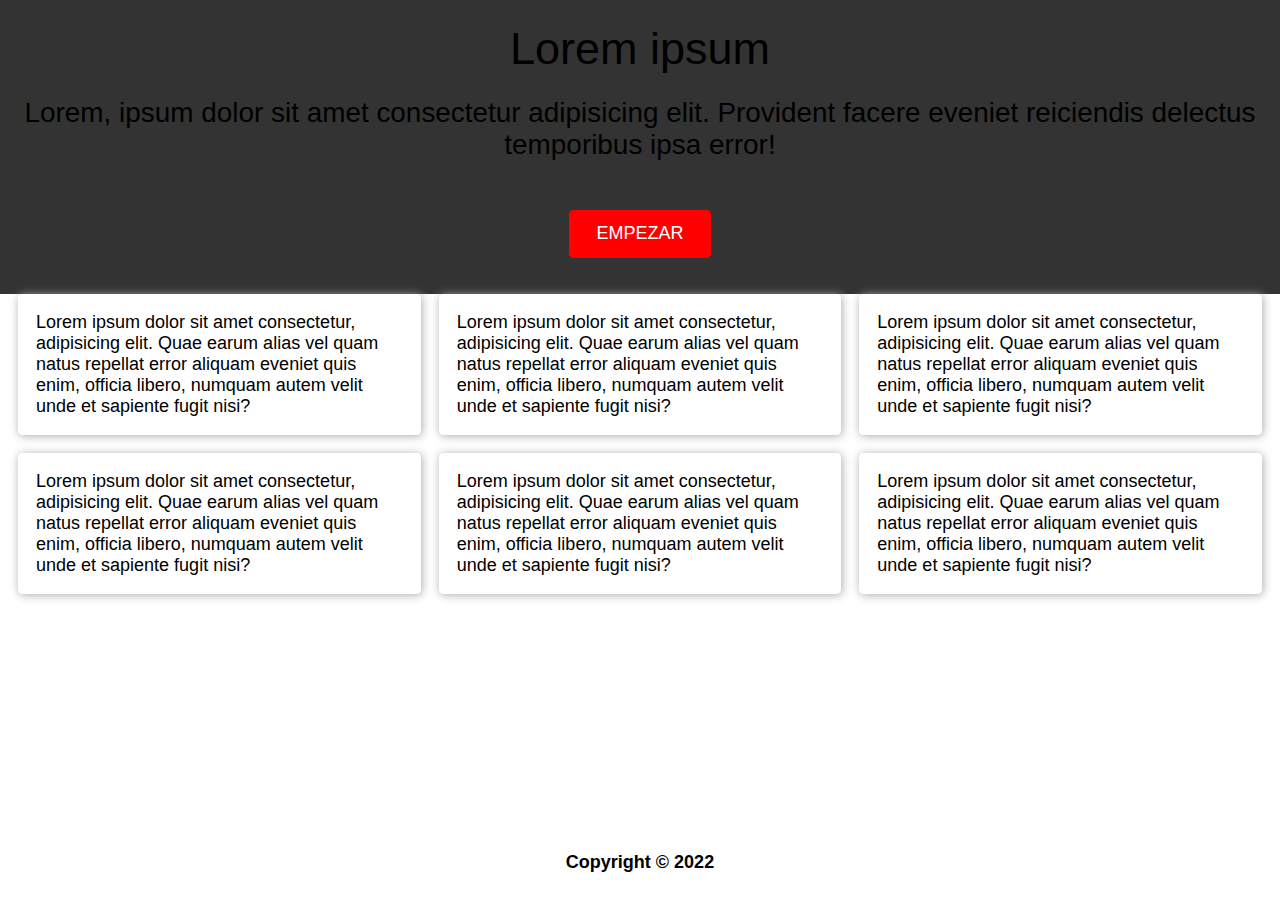
==== index.html @ c45d631b "Initial Commit" ====
<!DOCTYPE html>
<html lang="en">

<head>
    <meta charset="UTF-8">
    <meta http-equiv="X-UA-Compatible" content="IE=edge">
    <meta name="viewport" content="width=device-width, initial-scale=1.0">
    <title>Easy</title>
    <link rel="stylesheet" href="css/style.css">
</head>

<body>
    <main>
        <header>
            <div class="flex">
                <center>
                    <h1 class="title">Lorem ipsum</h1>
                    <h4 class="subtitle">Lorem, ipsum dolor sit amet consectetur adipisicing elit. Provident facere eveniet reiciendis
                        delectus
                        temporibus ipsa error!</h4>
                    <a href="" class="btn">empezar</a>
                    <br>
                </center>
            </div>
        </header>
        <div class="container">
            <div class="grid">
                <article>Lorem ipsum dolor sit amet consectetur, adipisicing elit. Quae earum alias vel quam natus
                    repellat
                    error aliquam eveniet quis enim, officia libero, numquam autem velit unde et sapiente fugit nisi?
                </article>
                <article>Lorem ipsum dolor sit amet consectetur, adipisicing elit. Quae earum alias vel quam natus
                    repellat
                    error aliquam eveniet quis enim, officia libero, numquam autem velit unde et sapiente fugit nisi?
                </article>
                <article>Lorem ipsum dolor sit amet consectetur, adipisicing elit. Quae earum alias vel quam natus
                    repellat
                    error aliquam eveniet quis enim, officia libero, numquam autem velit unde et sapiente fugit nisi?
                </article>
                <article>Lorem ipsum dolor sit amet consectetur, adipisicing elit. Quae earum alias vel quam natus
                    repellat
                    error aliquam eveniet quis enim, officia libero, numquam autem velit unde et sapiente fugit nisi?
                </article>
                <article>Lorem ipsum dolor sit amet consectetur, adipisicing elit. Quae earum alias vel quam natus
                    repellat
                    error aliquam eveniet quis enim, officia libero, numquam autem velit unde et sapiente fugit nisi?
                </article>
                <article>Lorem ipsum dolor sit amet consectetur, adipisicing elit. Quae earum alias vel quam natus
                    repellat
                    error aliquam eveniet quis enim, officia libero, numquam autem velit unde et sapiente fugit nisi?
                </article>
            </div>
        </div>
    </main>
    <footer>Copyright &copy; 2022</footer>
</body>

</html>
---- css/style.css ----
@charset "UTF-8";

:root{
    --bg-primary:#eee;
    --bg-secondary:#eee;
    --color-primary:#eee;
    --colo-secondary:#eee;
}

*,
*::before,
*::after {
    box-sizing: border-box;
    background-repeat: no-repeat;
    padding: 0;
    margin: 0;
}

html {
    font-family: -apple-system, BlinkMacSystemFont, 'Segoe UI', Roboto, Oxygen, Ubuntu, Cantarell, 'Open Sans', 'Helvetica Neue', sans-serif;
    font-size: 1.125em;
}

body {
    height: 100vh;
    display: flex;
    flex-direction: column;
}

main {
    flex-grow: 1;
}

footer {
    padding: 1.5em 1em;
    text-align: center;
    font-weight: 600;
}

header {
    max-height: 25em;
    background: #333;
    display: flex;
    align-items: center;
    justify-content: center;
}

h1.title {
    font-size: 2.5em;
    font-weight: 400;
    margin: .5em 0;
}

h4.subtitle {
    font-weight: 300;
    font-size: 1.55em;
    margin-bottom: 1.75em;
}

a.btn,button.btn{
    display: inline-block;
    padding: .75em 1.5em;
    background-color: red;
    color: #fff;
    text-decoration: none;
    text-transform: uppercase;
    border-radius: .25em;
    font-size: 1em;
    margin-bottom: 2em;
}
a.btn.large,button.btn.large{
    width: 100%;
}

.container{
    padding: 0 1em;
}
.grid{
    display: grid;
    grid-template-rows: auto auto;
    grid-template-columns: auto auto auto;
    grid-row-gap: 1em;
    grid-column-gap: 1em;
}

article{
    /*border: 1px solid #d1d1d1;*/
    border-radius: 0.25em;
    box-shadow: 1px 1px 10px 0px #aaa;
    padding: 1em;
}


/**
| > 576px & < 767px teléfonos móviles en modo horizontal.
| > 768px & < 991px tabletas.
| > 992px & < 1199px pantallas de escritorio normales.
| > 1200px pantallas grandes como televisores.
*/
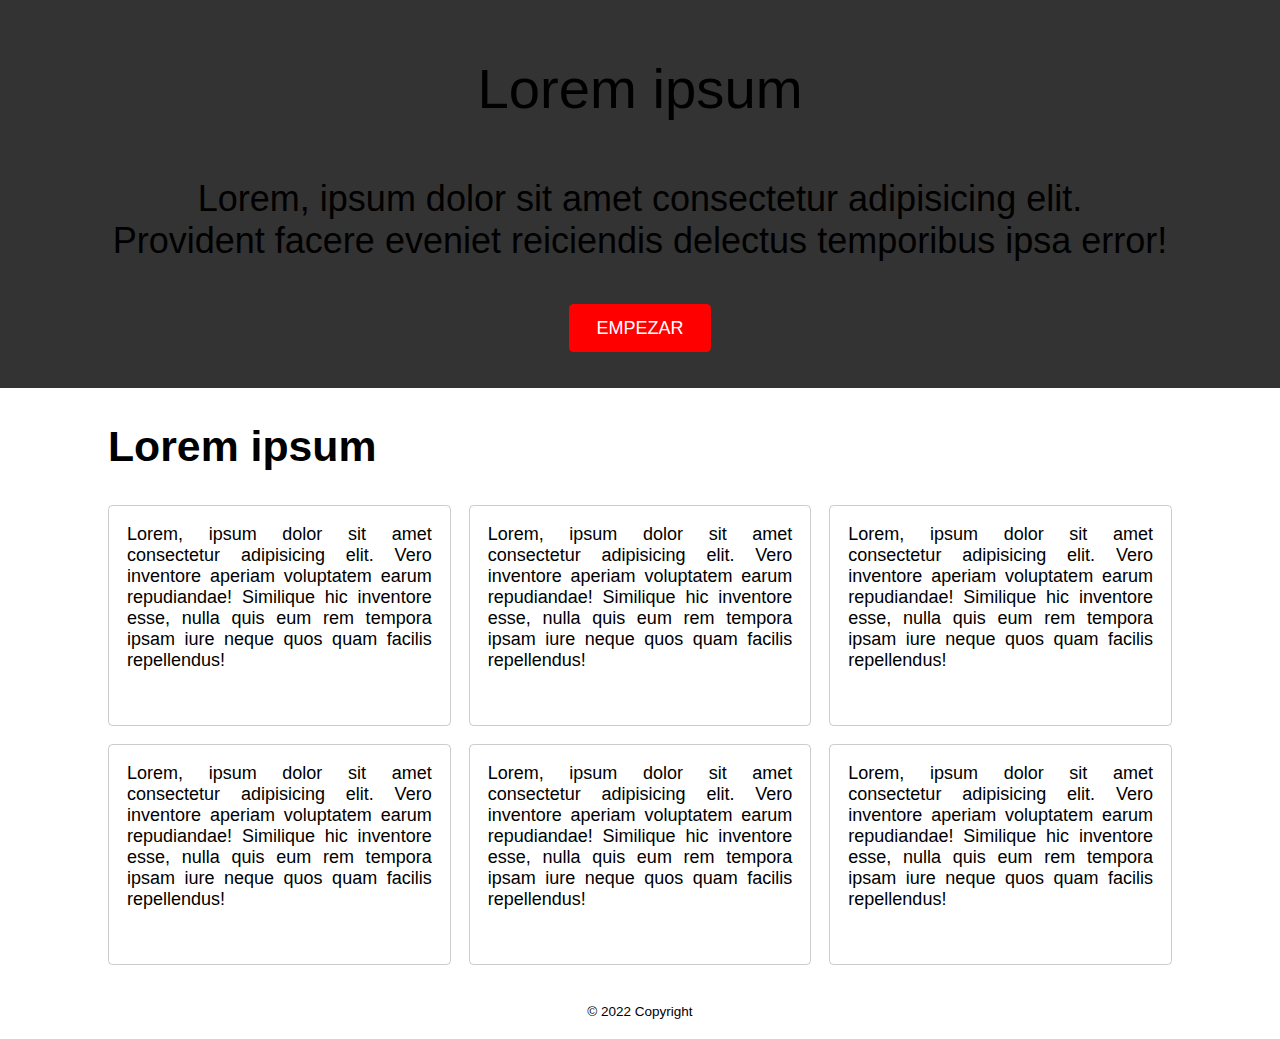
==== commit cc54aec5: "Initial Commit" ====
--- a/index.html
+++ b/index.html
@@ -12,47 +12,47 @@
 <body>
     <main>
         <header>
-            <div class="flex">
-                <center>
-                    <h1 class="title">Lorem ipsum</h1>
-                    <h4 class="subtitle">Lorem, ipsum dolor sit amet consectetur adipisicing elit. Provident facere eveniet reiciendis
-                        delectus
-                        temporibus ipsa error!</h4>
-                    <a href="" class="btn">empezar</a>
-                    <br>
-                </center>
-            </div>
+            <center class="container">
+                <h1>Lorem ipsum</h1>
+                <h4>Lorem, ipsum dolor sit amet consectetur adipisicing elit. <br> Provident facere eveniet reiciendis
+                    delectus
+                    temporibus ipsa error!</h4>
+                <br>
+                <a href="class.html" class="btn">empezar</a>
+            </center>
         </header>
+
         <div class="container">
+            <h3>Lorem ipsum</h3>
             <div class="grid">
-                <article>Lorem ipsum dolor sit amet consectetur, adipisicing elit. Quae earum alias vel quam natus
-                    repellat
-                    error aliquam eveniet quis enim, officia libero, numquam autem velit unde et sapiente fugit nisi?
+                <article>
+                    <p>Lorem, ipsum dolor sit amet consectetur adipisicing elit. Vero inventore aperiam voluptatem earum repudiandae! Similique hic inventore esse, nulla quis eum rem tempora ipsam iure neque quos quam facilis repellendus!</p>
                 </article>
-                <article>Lorem ipsum dolor sit amet consectetur, adipisicing elit. Quae earum alias vel quam natus
-                    repellat
-                    error aliquam eveniet quis enim, officia libero, numquam autem velit unde et sapiente fugit nisi?
+    
+                <article>
+                    <p>Lorem, ipsum dolor sit amet consectetur adipisicing elit. Vero inventore aperiam voluptatem earum repudiandae! Similique hic inventore esse, nulla quis eum rem tempora ipsam iure neque quos quam facilis repellendus!</p>
                 </article>
-                <article>Lorem ipsum dolor sit amet consectetur, adipisicing elit. Quae earum alias vel quam natus
-                    repellat
-                    error aliquam eveniet quis enim, officia libero, numquam autem velit unde et sapiente fugit nisi?
+    
+                <article>
+                    <p>Lorem, ipsum dolor sit amet consectetur adipisicing elit. Vero inventore aperiam voluptatem earum repudiandae! Similique hic inventore esse, nulla quis eum rem tempora ipsam iure neque quos quam facilis repellendus!</p>
                 </article>
-                <article>Lorem ipsum dolor sit amet consectetur, adipisicing elit. Quae earum alias vel quam natus
-                    repellat
-                    error aliquam eveniet quis enim, officia libero, numquam autem velit unde et sapiente fugit nisi?
+    
+                <article>
+                    <p>Lorem, ipsum dolor sit amet consectetur adipisicing elit. Vero inventore aperiam voluptatem earum repudiandae! Similique hic inventore esse, nulla quis eum rem tempora ipsam iure neque quos quam facilis repellendus!</p>
                 </article>
-                <article>Lorem ipsum dolor sit amet consectetur, adipisicing elit. Quae earum alias vel quam natus
-                    repellat
-                    error aliquam eveniet quis enim, officia libero, numquam autem velit unde et sapiente fugit nisi?
+    
+                <article>
+                    <p>Lorem, ipsum dolor sit amet consectetur adipisicing elit. Vero inventore aperiam voluptatem earum repudiandae! Similique hic inventore esse, nulla quis eum rem tempora ipsam iure neque quos quam facilis repellendus!</p>
                 </article>
-                <article>Lorem ipsum dolor sit amet consectetur, adipisicing elit. Quae earum alias vel quam natus
-                    repellat
-                    error aliquam eveniet quis enim, officia libero, numquam autem velit unde et sapiente fugit nisi?
+    
+                <article>
+                    <p>Lorem, ipsum dolor sit amet consectetur adipisicing elit. Vero inventore aperiam voluptatem earum repudiandae! Similique hic inventore esse, nulla quis eum rem tempora ipsam iure neque quos quam facilis repellendus!</p>
                 </article>
             </div>
         </div>
+
     </main>
-    <footer>Copyright &copy; 2022</footer>
+    <footer>&copy; 2022 Copyright</footer>
 </body>
 
 </html>--- a/css/style.css
+++ b/css/style.css
@@ -1,10 +1,10 @@
 @charset "UTF-8";
 
-:root{
-    --bg-primary:#eee;
-    --bg-secondary:#eee;
-    --color-primary:#eee;
-    --colo-secondary:#eee;
+:root {
+    --bg-primary: #eee;
+    --bg-secondary: #eee;
+    --color-primary: #eee;
+    --colo-secondary: #eee;
 }
 
 *,
@@ -34,30 +34,27 @@
 footer {
     padding: 1.5em 1em;
     text-align: center;
-    font-weight: 600;
+    font-size: 0.75em;
 }
 
 header {
-    max-height: 25em;
     background: #333;
     display: flex;
     align-items: center;
     justify-content: center;
 }
 
-h1.title {
-    font-size: 2.5em;
+header h1 {
     font-weight: 400;
-    margin: .5em 0;
-}
-
-h4.subtitle {
+}
+
+header h4 {
     font-weight: 300;
-    font-size: 1.55em;
-    margin-bottom: 1.75em;
-}
-
-a.btn,button.btn{
+}
+
+/***Button***/
+a.btn,
+button.btn {
     display: inline-block;
     padding: .75em 1.5em;
     background-color: red;
@@ -67,33 +64,147 @@
     border-radius: .25em;
     font-size: 1em;
     margin-bottom: 2em;
-}
-a.btn.large,button.btn.large{
+    transition: all .5s;
+}
+
+a.btn.large,
+button.btn.large {
     width: 100%;
 }
 
-.container{
+a.btn:hover,
+button.btn:hover {
+    background-color: rgb(250, 105, 105);
+}
+
+/***Container***/
+.container {
     padding: 0 1em;
 }
-.grid{
+
+/***Grid System***/
+.grid {
     display: grid;
-    grid-template-rows: auto auto;
-    grid-template-columns: auto auto auto;
-    grid-row-gap: 1em;
-    grid-column-gap: 1em;
-}
-
-article{
-    /*border: 1px solid #d1d1d1;*/
+    grid-template-columns: repeat(1, 1fr);
+    gap: 1em;
+    margin-bottom: 1em;
+}
+
+/***Card***/
+article {
+    border: 1px solid rgba(0, 0, 0, .2);
     border-radius: 0.25em;
-    box-shadow: 1px 1px 10px 0px #aaa;
+    /*box-shadow: 1px 1px 10px 0px rgba(0, 0, 0, .35);*/
     padding: 1em;
 }
 
-
-/**
-| > 576px & < 767px teléfonos móviles en modo horizontal.
-| > 768px & < 991px tabletas.
-| > 992px & < 1199px pantallas de escritorio normales.
-| > 1200px pantallas grandes como televisores.
-*/+/***Typographic***/
+h1 {
+    font-size: 2.5em;
+    margin: .8em 0;
+}
+
+h2 {
+    font-size: 2.25em;
+    margin: .75em 0;
+}
+
+h3 {
+    font-size: 2em;
+    margin: .6em 0;
+}
+
+h4 {
+    font-size: 1.75em;
+    margin: .55em 0;
+}
+
+h5 {
+    font-size: 1.5em;
+    margin: .4em 0;
+}
+
+h6 {
+    font-size: 1.25em;
+    margin: .35em 0;
+}
+
+p {
+    text-align: justify;
+    margin-bottom: 2em;
+}
+
+/***Nav***/
+nav {
+    display: flex;
+    justify-content: space-between;
+    align-content: center;
+    max-height: 3.125em;
+    padding-top: .625em !important;
+    padding-bottom: .625em !important;
+    border-bottom: 1px solid rgba(0, 0, 0, .2);
+}
+
+
+/***MediaQuery***/
+@media (min-width: 600px) {
+    .container {
+        padding: 0 1.5em;
+    }
+
+    .grid {
+        grid-template-columns: repeat(2, 1fr);
+    }
+}
+
+@media (min-width: 900px) {
+    .container {
+        padding: 0 2em;
+    }
+
+    .grid {
+        grid-template-columns: repeat(3, 1fr);
+    }
+
+    h1 {
+        font-size: 3.125em;
+        margin: 1em 0;
+    }
+
+    h2 {
+        font-size: 2.75em;
+        margin: .9em 0;
+    }
+
+    h3 {
+        font-size: 2.375em;
+        margin: .8em 0;
+    }
+
+    h4 {
+        font-size: 2em;
+        margin: .6em 0;
+    }
+
+    h5 {
+        font-size: 1.625em;
+        margin: .5em 0;
+    }
+
+    h6 {
+        font-size: 1.25em;
+        margin: .4em 0;
+    }
+}
+
+@media (min-width: 1200px) {
+    .container {
+        padding: 0 6em;
+    }
+}
+
+@media (min-width: 1400px) {
+    .container {
+        padding: 0 15em;
+    }
+}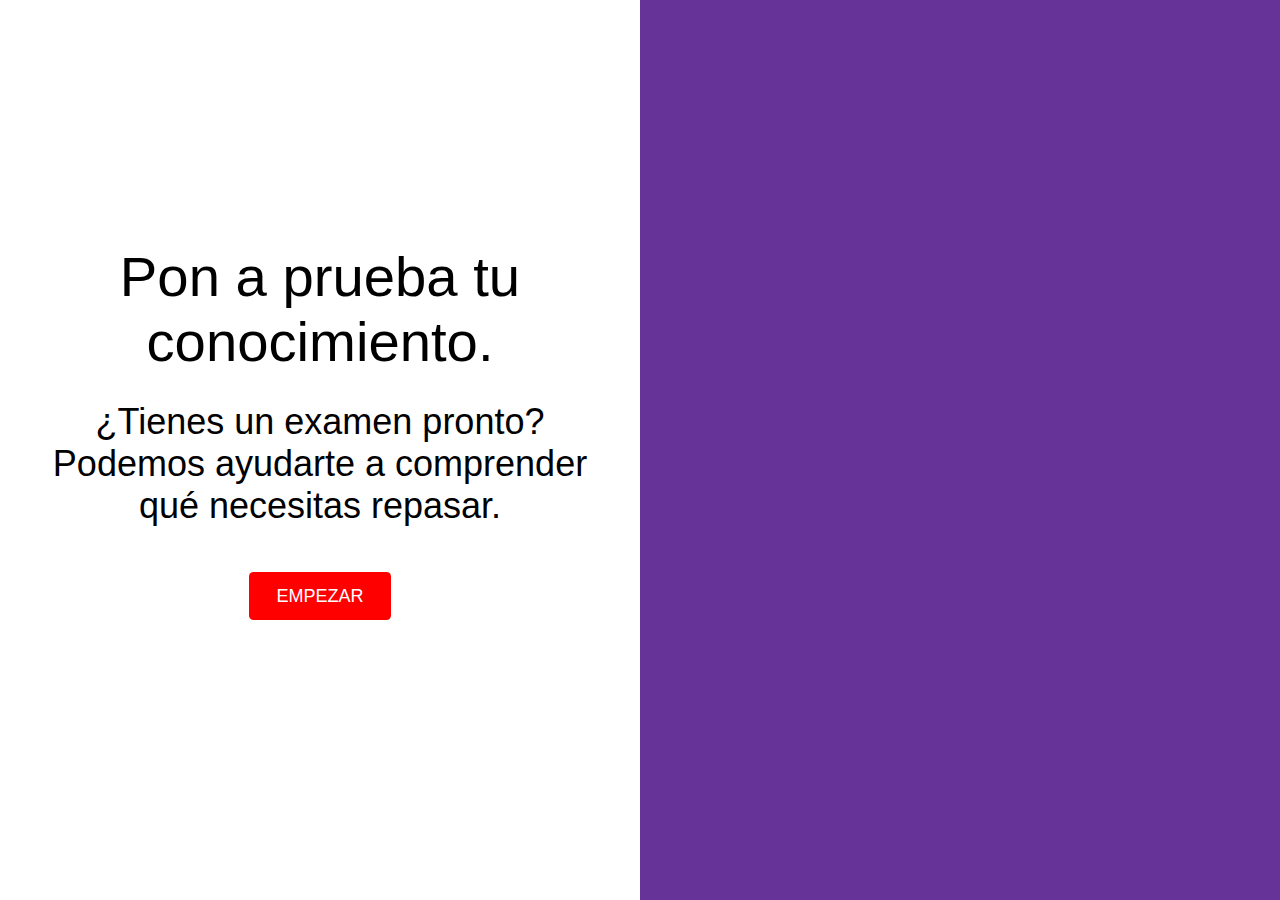
==== commit 507487d2: "Second Commit" ====
--- a/index.html
+++ b/index.html
@@ -7,52 +7,22 @@
     <meta name="viewport" content="width=device-width, initial-scale=1.0">
     <title>Easy</title>
     <link rel="stylesheet" href="css/style.css">
+    <link rel="stylesheet" href="css/custom.css">
+    <link rel="stylesheet" href="css/icons.css">
 </head>
 
 <body>
-    <main>
-        <header>
-            <center class="container">
-                <h1>Lorem ipsum</h1>
-                <h4>Lorem, ipsum dolor sit amet consectetur adipisicing elit. <br> Provident facere eveniet reiciendis
-                    delectus
-                    temporibus ipsa error!</h4>
-                <br>
-                <a href="class.html" class="btn">empezar</a>
+    <main class="wrapper">
+        <div class="content">
+            <center>
+                <h1 class="title">Pon a prueba tu conocimiento.</h1>
+                <h4 class="subtitle">¿Tienes un examen pronto? Podemos ayudarte a comprender qué necesitas repasar.
+                </h4>
+                <a href="resource.html" class="btn">empezar</a>
             </center>
-        </header>
-
-        <div class="container">
-            <h3>Lorem ipsum</h3>
-            <div class="grid">
-                <article>
-                    <p>Lorem, ipsum dolor sit amet consectetur adipisicing elit. Vero inventore aperiam voluptatem earum repudiandae! Similique hic inventore esse, nulla quis eum rem tempora ipsam iure neque quos quam facilis repellendus!</p>
-                </article>
-    
-                <article>
-                    <p>Lorem, ipsum dolor sit amet consectetur adipisicing elit. Vero inventore aperiam voluptatem earum repudiandae! Similique hic inventore esse, nulla quis eum rem tempora ipsam iure neque quos quam facilis repellendus!</p>
-                </article>
-    
-                <article>
-                    <p>Lorem, ipsum dolor sit amet consectetur adipisicing elit. Vero inventore aperiam voluptatem earum repudiandae! Similique hic inventore esse, nulla quis eum rem tempora ipsam iure neque quos quam facilis repellendus!</p>
-                </article>
-    
-                <article>
-                    <p>Lorem, ipsum dolor sit amet consectetur adipisicing elit. Vero inventore aperiam voluptatem earum repudiandae! Similique hic inventore esse, nulla quis eum rem tempora ipsam iure neque quos quam facilis repellendus!</p>
-                </article>
-    
-                <article>
-                    <p>Lorem, ipsum dolor sit amet consectetur adipisicing elit. Vero inventore aperiam voluptatem earum repudiandae! Similique hic inventore esse, nulla quis eum rem tempora ipsam iure neque quos quam facilis repellendus!</p>
-                </article>
-    
-                <article>
-                    <p>Lorem, ipsum dolor sit amet consectetur adipisicing elit. Vero inventore aperiam voluptatem earum repudiandae! Similique hic inventore esse, nulla quis eum rem tempora ipsam iure neque quos quam facilis repellendus!</p>
-                </article>
-            </div>
         </div>
-
+        <div class="bg"></div>
     </main>
-    <footer>&copy; 2022 Copyright</footer>
 </body>
 
 </html>--- a/css/custom.css
+++ b/css/custom.css
@@ -0,0 +1,107 @@
+.title {
+    margin: 0 0 1.5rem 0;
+    font-weight: 400;
+}
+
+.subtitle {
+    font-weight: 300;
+    margin: .5rem 0 2.5rem 0;
+}
+
+
+.wrapper {
+    display: flex;
+    flex-flow: wrap;
+}
+
+.content {
+    width: 100%;
+    height: 100vh;
+    display: flex;align-items: center;
+    justify-content: center;
+}
+
+.wrapper .bg {
+    display: none;
+    height: 100vh;
+    width: 50%;
+    background: rebeccapurple;
+}
+
+
+
+
+
+@media (min-width: 900px) {
+    .content{
+        width: 50%;
+        padding: 0 2rem ;
+    }
+    .wrapper .bg{
+        display: block;
+    }
+
+}
+
+
+
+
+
+
+
+
+
+
+
+
+
+/*:root {}
+
+.title{
+    font-size: 4rem;
+}
+.title,
+.subtitle{font-weight: 300;margin: 1rem 0;text-align: center;}
+nav>span>icon {cursor: pointer;}
+nav>a{text-decoration: none;}
+
+
+
+
+
+
+
+
+
+/*
+
+
+
+
+
+
+
+
+
+
+
+
+
+
+
+
+
+
+#u-1 {
+    background-image: url(../img/usgs-An18-liwqIw-unsplash.jpg) !important;
+}
+
+#u-2 {}
+
+#u-3 {}
+
+#u-4 {}
+
+a>article {
+    text-decoration: none;
+}*/--- a/css/icons.css
+++ b/css/icons.css
@@ -0,0 +1,23 @@
+/* fallback */
+@font-face {
+    font-family: 'Material Icons';
+    font-style: normal;
+    font-weight: 400;
+    src: url(../font/Material_Icons_Round.woff2) format('woff2');
+}
+
+icon {
+    font-family: 'Material Icons';
+    font-weight: normal;
+    font-style: normal;
+    font-size: 24px;
+    line-height: 1;
+    letter-spacing: normal;
+    text-transform: none;
+    display: inline-block;
+    white-space: nowrap;
+    word-wrap: normal;
+    direction: ltr;
+    -moz-font-feature-settings: 'liga';
+    -moz-osx-font-smoothing: grayscale;
+}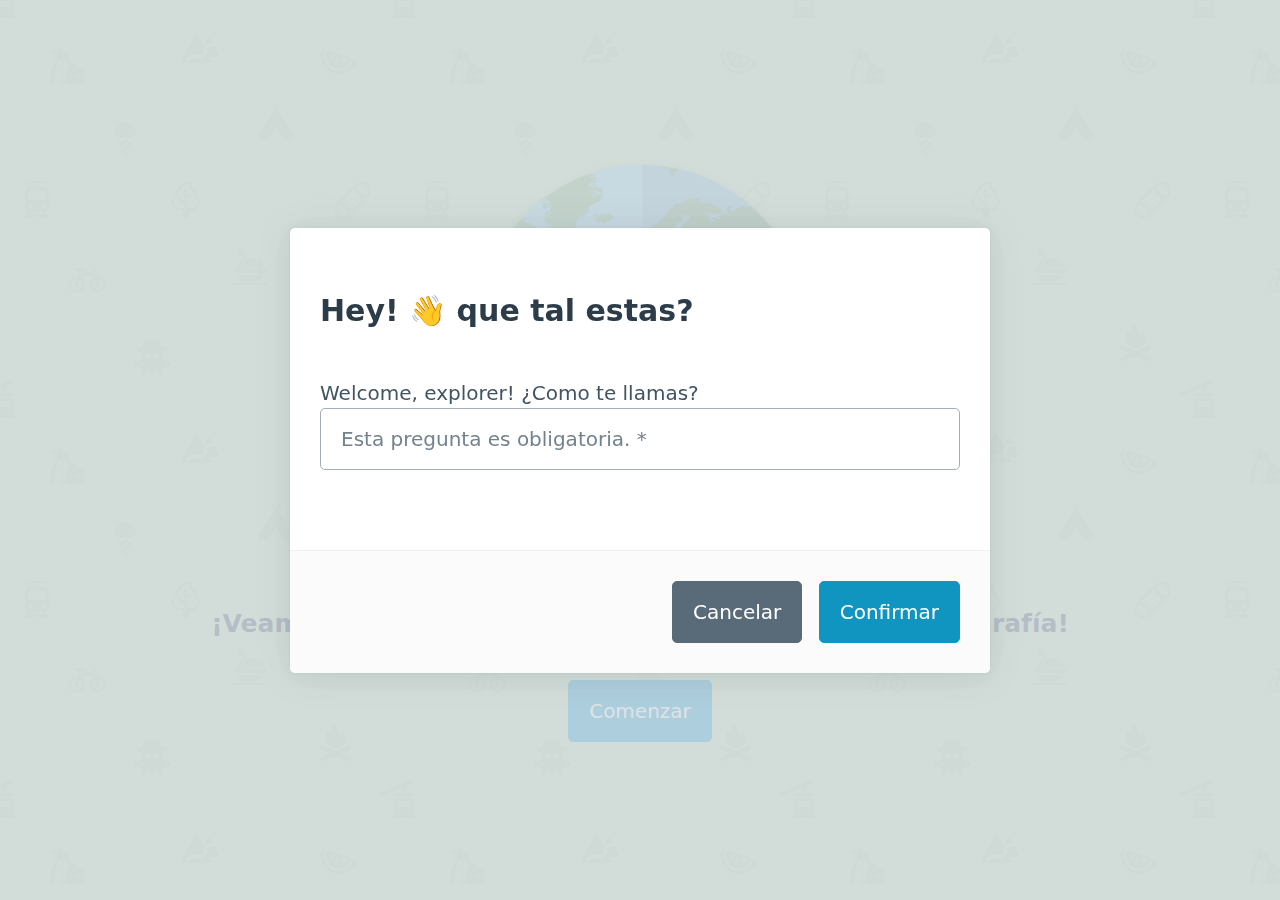
==== commit 66f8cca3: "Initial Commit" ====
--- a/index.html
+++ b/index.html
@@ -1,28 +1,45 @@
 <!DOCTYPE html>
-<html lang="en">
+<html lang="en" data-theme="light">
 
 <head>
     <meta charset="UTF-8">
     <meta http-equiv="X-UA-Compatible" content="IE=edge">
     <meta name="viewport" content="width=device-width, initial-scale=1.0">
     <title>Easy</title>
-    <link rel="stylesheet" href="css/style.css">
+    <link rel="stylesheet" href="css/pico.css">
     <link rel="stylesheet" href="css/custom.css">
     <link rel="stylesheet" href="css/icons.css">
 </head>
 
 <body>
-    <main class="wrapper">
-        <div class="content">
-            <center>
-                <h1 class="title">Pon a prueba tu conocimiento.</h1>
-                <h4 class="subtitle">¿Tienes un examen pronto? Podemos ayudarte a comprender qué necesitas repasar.
-                </h4>
-                <a href="resource.html" class="btn">empezar</a>
-            </center>
-        </div>
-        <div class="bg"></div>
+    <main>
+        <center class="container">
+            <img src="img/default.png" alt="" id="default">
+            <br><br>
+            <h2 class="title">Geography Quiz</h2>
+            <h4>¡Veamos cuánta atención prestaste en la clase de geografía! </h4>
+
+            <a href="#" role="button">Comenzar</a>
+        </center>
     </main>
+
+    <dialog >
+        <article>
+            <h3>Hey! 👋 que tal estas?</h3>
+            Welcome, explorer!
+            ¿Como te llamas? 
+                <input type="text" name="" id="" placeholder="Esta pregunta es obligatoria. * ">
+            <footer>
+                <a id="cancel" href="#cancel" role="button" class="secondary">Cancelar</a>
+                <a id="confirm" href="#confirm" role="button">Confirmar</a>
+            </footer>
+        </article>
+    </dialog>
+
+    <script src="js/app.js"></script>
+    <script>
+        saveName();
+    </script>
 </body>
 
 </html>--- a/css/pico.css
+++ b/css/pico.css
@@ -0,0 +1,2589 @@
+@charset "UTF-8";
+/*!
+ * Pico.css v1.5.1 (https://picocss.com)
+ * Copyright 2019-2022 - Licensed under MIT
+ */
+/**
+ * Theme: default
+ */
+:root {
+  --font-family: system-ui, -apple-system, "Segoe UI", "Roboto", "Ubuntu",
+    "Cantarell", "Noto Sans", sans-serif, "Apple Color Emoji", "Segoe UI Emoji",
+    "Segoe UI Symbol", "Noto Color Emoji";
+  --line-height: 1.5;
+  --font-weight: 400;
+  --font-size: 16px;
+  --border-radius: 0.25rem;
+  --border-width: 1px;
+  --outline-width: 3px;
+  --spacing: 1rem;
+  --typography-spacing-vertical: 1.5rem;
+  --block-spacing-vertical: calc(var(--spacing) * 2);
+  --block-spacing-horizontal: var(--spacing);
+  --grid-spacing-vertical: 0;
+  --grid-spacing-horizontal: var(--spacing);
+  --form-element-spacing-vertical: 0.75rem;
+  --form-element-spacing-horizontal: 1rem;
+  --nav-element-spacing-vertical: 1rem;
+  --nav-element-spacing-horizontal: 0.5rem;
+  --nav-link-spacing-vertical: 0.5rem;
+  --nav-link-spacing-horizontal: 0.5rem;
+  --form-label-font-weight: var(--font-weight);
+  --transition: 0.2s ease-in-out;
+}
+@media (min-width: 576px) {
+  :root {
+    --font-size: 17px;
+  }
+}
+@media (min-width: 768px) {
+  :root {
+    --font-size: 18px;
+  }
+}
+@media (min-width: 992px) {
+  :root {
+    --font-size: 19px;
+  }
+}
+@media (min-width: 1200px) {
+  :root {
+    --font-size: 20px;
+  }
+}
+
+@media (min-width: 576px) {
+  body > header,
+body > main,
+body > footer,
+section {
+    --block-spacing-vertical: calc(var(--spacing) * 2.5);
+  }
+}
+@media (min-width: 768px) {
+  body > header,
+body > main,
+body > footer,
+section {
+    --block-spacing-vertical: calc(var(--spacing) * 3);
+  }
+}
+@media (min-width: 992px) {
+  body > header,
+body > main,
+body > footer,
+section {
+    --block-spacing-vertical: calc(var(--spacing) * 3.5);
+  }
+}
+@media (min-width: 1200px) {
+  body > header,
+body > main,
+body > footer,
+section {
+    --block-spacing-vertical: calc(var(--spacing) * 4);
+  }
+}
+
+@media (min-width: 576px) {
+  article {
+    --block-spacing-horizontal: calc(var(--spacing) * 1.25);
+  }
+}
+@media (min-width: 768px) {
+  article {
+    --block-spacing-horizontal: calc(var(--spacing) * 1.5);
+  }
+}
+@media (min-width: 992px) {
+  article {
+    --block-spacing-horizontal: calc(var(--spacing) * 1.75);
+  }
+}
+@media (min-width: 1200px) {
+  article {
+    --block-spacing-horizontal: calc(var(--spacing) * 2);
+  }
+}
+
+dialog > article {
+  --block-spacing-vertical: calc(var(--spacing) * 2);
+  --block-spacing-horizontal: var(--spacing);
+}
+@media (min-width: 576px) {
+  dialog > article {
+    --block-spacing-vertical: calc(var(--spacing) * 2.5);
+    --block-spacing-horizontal: calc(var(--spacing) * 1.25);
+  }
+}
+@media (min-width: 768px) {
+  dialog > article {
+    --block-spacing-vertical: calc(var(--spacing) * 3);
+    --block-spacing-horizontal: calc(var(--spacing) * 1.5);
+  }
+}
+
+a {
+  --text-decoration: none;
+}
+a.secondary, a.contrast {
+  --text-decoration: underline;
+}
+
+small {
+  --font-size: 0.875em;
+}
+
+h1,
+h2,
+h3,
+h4,
+h5,
+h6 {
+  --font-weight: 700;
+}
+
+h1 {
+  --font-size: 2rem;
+  --typography-spacing-vertical: 3rem;
+}
+
+h2 {
+  --font-size: 1.75rem;
+  --typography-spacing-vertical: 2.625rem;
+}
+
+h3 {
+  --font-size: 1.5rem;
+  --typography-spacing-vertical: 2.25rem;
+}
+
+h4 {
+  --font-size: 1.25rem;
+  --typography-spacing-vertical: 1.874rem;
+}
+
+h5 {
+  --font-size: 1.125rem;
+  --typography-spacing-vertical: 1.6875rem;
+}
+
+[type=checkbox],
+[type=radio] {
+  --border-width: 2px;
+}
+
+[type=checkbox][role=switch] {
+  --border-width: 3px;
+}
+
+thead th,
+thead td,
+tfoot th,
+tfoot td {
+  --border-width: 3px;
+}
+
+:not(thead):not(tfoot) > * > td {
+  --font-size: 0.875em;
+}
+
+pre,
+code,
+kbd,
+samp {
+  --font-family: "Menlo", "Consolas", "Roboto Mono", "Ubuntu Monospace",
+    "Noto Mono", "Oxygen Mono", "Liberation Mono", monospace,
+    "Apple Color Emoji", "Segoe UI Emoji", "Segoe UI Symbol", "Noto Color Emoji";
+}
+
+kbd {
+  --font-weight: bolder;
+}
+
+[data-theme=light],
+:root:not([data-theme=dark]) {
+  color-scheme: light;
+  --background-color: #fff;
+  --color: hsl(205deg, 20%, 32%);
+  --h1-color: hsl(205deg, 30%, 15%);
+  --h2-color: #24333e;
+  --h3-color: hsl(205deg, 25%, 23%);
+  --h4-color: #374956;
+  --h5-color: hsl(205deg, 20%, 32%);
+  --h6-color: #4d606d;
+  --muted-color: hsl(205deg, 10%, 50%);
+  --muted-border-color: hsl(205deg, 20%, 94%);
+  --primary: hsl(195deg, 85%, 41%);
+  --primary-hover: hsl(195deg, 90%, 32%);
+  --primary-focus: rgba(16, 149, 193, 0.125);
+  --primary-inverse: #fff;
+  --secondary: hsl(205deg, 15%, 41%);
+  --secondary-hover: hsl(205deg, 20%, 32%);
+  --secondary-focus: rgba(89, 107, 120, 0.125);
+  --secondary-inverse: #fff;
+  --contrast: hsl(205deg, 30%, 15%);
+  --contrast-hover: #000;
+  --contrast-focus: rgba(89, 107, 120, 0.125);
+  --contrast-inverse: #fff;
+  --mark-background-color: #fff2ca;
+  --mark-color: #543a26;
+  --ins-color: #388e3c;
+  --del-color: #c62828;
+  --blockquote-border-color: var(--muted-border-color);
+  --blockquote-footer-color: var(--muted-color);
+  --button-box-shadow: 0 0 0 rgba(0, 0, 0, 0);
+  --button-hover-box-shadow: 0 0 0 rgba(0, 0, 0, 0);
+  --form-element-background-color: transparent;
+  --form-element-border-color: hsl(205deg, 14%, 68%);
+  --form-element-color: var(--color);
+  --form-element-placeholder-color: var(--muted-color);
+  --form-element-active-background-color: transparent;
+  --form-element-active-border-color: var(--primary);
+  --form-element-focus-color: var(--primary-focus);
+  --form-element-disabled-background-color: hsl(205deg, 18%, 86%);
+  --form-element-disabled-border-color: hsl(205deg, 14%, 68%);
+  --form-element-disabled-opacity: 0.5;
+  --form-element-invalid-border-color: #c62828;
+  --form-element-invalid-active-border-color: #d32f2f;
+  --form-element-invalid-focus-color: rgba(211, 47, 47, 0.125);
+  --form-element-valid-border-color: #388e3c;
+  --form-element-valid-active-border-color: #43a047;
+  --form-element-valid-focus-color: rgba(67, 160, 71, 0.125);
+  --switch-background-color: hsl(205deg, 16%, 77%);
+  --switch-color: var(--primary-inverse);
+  --switch-checked-background-color: var(--primary);
+  --range-border-color: hsl(205deg, 18%, 86%);
+  --range-active-border-color: hsl(205deg, 16%, 77%);
+  --range-thumb-border-color: var(--background-color);
+  --range-thumb-color: var(--secondary);
+  --range-thumb-hover-color: var(--secondary-hover);
+  --range-thumb-active-color: var(--primary);
+  --table-border-color: var(--muted-border-color);
+  --table-row-stripped-background-color: #f6f8f9;
+  --code-background-color: hsl(205deg, 20%, 94%);
+  --code-color: var(--muted-color);
+  --code-kbd-background-color: var(--contrast);
+  --code-kbd-color: var(--contrast-inverse);
+  --code-tag-color: hsl(330deg, 40%, 50%);
+  --code-property-color: hsl(185deg, 40%, 40%);
+  --code-value-color: hsl(40deg, 20%, 50%);
+  --code-comment-color: hsl(205deg, 14%, 68%);
+  --accordion-border-color: var(--muted-border-color);
+  --accordion-close-summary-color: var(--color);
+  --accordion-open-summary-color: var(--muted-color);
+  --card-background-color: var(--background-color);
+  --card-border-color: var(--muted-border-color);
+  --card-box-shadow: 0 0.125rem 1rem rgba(27, 40, 50, 0.04),
+    0 0.125rem 2rem rgba(27, 40, 50, 0.08),
+    0 0 0 0.0625rem rgba(27, 40, 50, 0.024);
+  --card-sectionning-background-color: #fbfbfc;
+  --dropdown-background-color: #fbfbfc;
+  --dropdown-border-color: #e1e6eb;
+  --dropdown-box-shadow: var(--card-box-shadow);
+  --dropdown-color: var(--color);
+  --dropdown-hover-background-color: hsl(205deg, 20%, 94%);
+  --modal-overlay-background-color: rgba(213, 220, 226, 0.8);
+  --progress-background-color: hsl(205deg, 18%, 86%);
+  --progress-color: var(--primary);
+  --loading-spinner-opacity: 0.5;
+  --tooltip-background-color: var(--contrast);
+  --tooltip-color: var(--contrast-inverse);
+  --icon-checkbox: url("data:image/svg+xml,%3Csvg xmlns='http://www.w3.org/2000/svg' width='24' height='24' viewBox='0 0 24 24' fill='none' stroke='%23FFF' stroke-width='4' stroke-linecap='round' stroke-linejoin='round'%3E%3Cpolyline points='20 6 9 17 4 12'%3E%3C/polyline%3E%3C/svg%3E");
+  --icon-chevron: url("data:image/svg+xml,%3Csvg xmlns='http://www.w3.org/2000/svg' width='24' height='24' viewBox='0 0 24 24' fill='none' stroke='rgba(65, 84, 98, 0.999)' stroke-width='2' stroke-linecap='round' stroke-linejoin='round'%3E%3Cpolyline points='6 9 12 15 18 9'%3E%3C/polyline%3E%3C/svg%3E");
+  --icon-chevron-button: url("data:image/svg+xml,%3Csvg xmlns='http://www.w3.org/2000/svg' width='24' height='24' viewBox='0 0 24 24' fill='none' stroke='rgba(255, 255, 255, 0.999)' stroke-width='2' stroke-linecap='round' stroke-linejoin='round'%3E%3Cpolyline points='6 9 12 15 18 9'%3E%3C/polyline%3E%3C/svg%3E");
+  --icon-chevron-button-inverse: url("data:image/svg+xml,%3Csvg xmlns='http://www.w3.org/2000/svg' width='24' height='24' viewBox='0 0 24 24' fill='none' stroke='rgba(255, 255, 255, 0.999)' stroke-width='2' stroke-linecap='round' stroke-linejoin='round'%3E%3Cpolyline points='6 9 12 15 18 9'%3E%3C/polyline%3E%3C/svg%3E");
+  --icon-close: url("data:image/svg+xml,%3Csvg xmlns='http://www.w3.org/2000/svg' width='24' height='24' viewBox='0 0 24 24' fill='none' stroke='rgba(115, 130, 140, 0.999)' stroke-width='4' stroke-linecap='round' stroke-linejoin='round'%3E%3Cline x1='18' y1='6' x2='6' y2='18'%3E%3C/line%3E%3Cline x1='6' y1='6' x2='18' y2='18'%3E%3C/line%3E%3C/svg%3E");
+  --icon-date: url("data:image/svg+xml,%3Csvg xmlns='http://www.w3.org/2000/svg' width='24' height='24' viewBox='0 0 24 24' fill='none' stroke='rgba(65, 84, 98, 0.999)' stroke-width='2' stroke-linecap='round' stroke-linejoin='round'%3E%3Crect x='3' y='4' width='18' height='18' rx='2' ry='2'%3E%3C/rect%3E%3Cline x1='16' y1='2' x2='16' y2='6'%3E%3C/line%3E%3Cline x1='8' y1='2' x2='8' y2='6'%3E%3C/line%3E%3Cline x1='3' y1='10' x2='21' y2='10'%3E%3C/line%3E%3C/svg%3E");
+  --icon-invalid: url("data:image/svg+xml,%3Csvg xmlns='http://www.w3.org/2000/svg' width='24' height='24' viewBox='0 0 24 24' fill='none' stroke='rgba(198, 40, 40, 0.999)' stroke-width='2' stroke-linecap='round' stroke-linejoin='round'%3E%3Ccircle cx='12' cy='12' r='10'%3E%3C/circle%3E%3Cline x1='12' y1='8' x2='12' y2='12'%3E%3C/line%3E%3Cline x1='12' y1='16' x2='12.01' y2='16'%3E%3C/line%3E%3C/svg%3E");
+  --icon-minus: url("data:image/svg+xml,%3Csvg xmlns='http://www.w3.org/2000/svg' width='24' height='24' viewBox='0 0 24 24' fill='none' stroke='%23FFF' stroke-width='4' stroke-linecap='round' stroke-linejoin='round'%3E%3Cline x1='5' y1='12' x2='19' y2='12'%3E%3C/line%3E%3C/svg%3E");
+  --icon-search: url("data:image/svg+xml,%3Csvg xmlns='http://www.w3.org/2000/svg' width='24' height='24' viewBox='0 0 24 24' fill='none' stroke='rgba(65, 84, 98, 0.999)' stroke-width='2' stroke-linecap='round' stroke-linejoin='round'%3E%3Ccircle cx='11' cy='11' r='8'%3E%3C/circle%3E%3Cline x1='21' y1='21' x2='16.65' y2='16.65'%3E%3C/line%3E%3C/svg%3E");
+  --icon-time: url("data:image/svg+xml,%3Csvg xmlns='http://www.w3.org/2000/svg' width='24' height='24' viewBox='0 0 24 24' fill='none' stroke='rgba(65, 84, 98, 0.999)' stroke-width='2' stroke-linecap='round' stroke-linejoin='round'%3E%3Ccircle cx='12' cy='12' r='10'%3E%3C/circle%3E%3Cpolyline points='12 6 12 12 16 14'%3E%3C/polyline%3E%3C/svg%3E");
+  --icon-valid: url("data:image/svg+xml,%3Csvg xmlns='http://www.w3.org/2000/svg' width='24' height='24' viewBox='0 0 24 24' fill='none' stroke='rgba(56, 142, 60, 0.999)' stroke-width='3' stroke-linecap='round' stroke-linejoin='round'%3E%3Cpolyline points='20 6 9 17 4 12'%3E%3C/polyline%3E%3C/svg%3E");
+}
+
+@media only screen and (prefers-color-scheme: dark) {
+  :root:not([data-theme=light]) {
+    color-scheme: dark;
+    --background-color: #11191f;
+    --color: hsl(205deg, 16%, 77%);
+    --h1-color: hsl(205deg, 20%, 94%);
+    --h2-color: #e1e6eb;
+    --h3-color: hsl(205deg, 18%, 86%);
+    --h4-color: #c8d1d8;
+    --h5-color: hsl(205deg, 16%, 77%);
+    --h6-color: #afbbc4;
+    --muted-color: hsl(205deg, 10%, 50%);
+    --muted-border-color: #1f2d38;
+    --primary: hsl(195deg, 85%, 41%);
+    --primary-hover: hsl(195deg, 80%, 50%);
+    --primary-focus: rgba(16, 149, 193, 0.25);
+    --primary-inverse: #fff;
+    --secondary: hsl(205deg, 15%, 41%);
+    --secondary-hover: hsl(205deg, 10%, 50%);
+    --secondary-focus: rgba(115, 130, 140, 0.25);
+    --secondary-inverse: #fff;
+    --contrast: hsl(205deg, 20%, 94%);
+    --contrast-hover: #fff;
+    --contrast-focus: rgba(115, 130, 140, 0.25);
+    --contrast-inverse: #000;
+    --mark-background-color: #d1c284;
+    --mark-color: #11191f;
+    --ins-color: #388e3c;
+    --del-color: #c62828;
+    --blockquote-border-color: var(--muted-border-color);
+    --blockquote-footer-color: var(--muted-color);
+    --button-box-shadow: 0 0 0 rgba(0, 0, 0, 0);
+    --button-hover-box-shadow: 0 0 0 rgba(0, 0, 0, 0);
+    --form-element-background-color: #11191f;
+    --form-element-border-color: #374956;
+    --form-element-color: var(--color);
+    --form-element-placeholder-color: var(--muted-color);
+    --form-element-active-background-color: var(--form-element-background-color);
+    --form-element-active-border-color: var(--primary);
+    --form-element-focus-color: var(--primary-focus);
+    --form-element-disabled-background-color: hsl(205deg, 25%, 23%);
+    --form-element-disabled-border-color: hsl(205deg, 20%, 32%);
+    --form-element-disabled-opacity: 0.5;
+    --form-element-invalid-border-color: #b71c1c;
+    --form-element-invalid-active-border-color: #c62828;
+    --form-element-invalid-focus-color: rgba(198, 40, 40, 0.25);
+    --form-element-valid-border-color: #2e7d32;
+    --form-element-valid-active-border-color: #388e3c;
+    --form-element-valid-focus-color: rgba(56, 142, 60, 0.25);
+    --switch-background-color: #374956;
+    --switch-color: var(--primary-inverse);
+    --switch-checked-background-color: var(--primary);
+    --range-border-color: #24333e;
+    --range-active-border-color: hsl(205deg, 25%, 23%);
+    --range-thumb-border-color: var(--background-color);
+    --range-thumb-color: var(--secondary);
+    --range-thumb-hover-color: var(--secondary-hover);
+    --range-thumb-active-color: var(--primary);
+    --table-border-color: var(--muted-border-color);
+    --table-row-stripped-background-color: rgba(115, 130, 140, 0.05);
+    --code-background-color: #18232c;
+    --code-color: var(--muted-color);
+    --code-kbd-background-color: var(--contrast);
+    --code-kbd-color: var(--contrast-inverse);
+    --code-tag-color: hsl(330deg, 30%, 50%);
+    --code-property-color: hsl(185deg, 30%, 50%);
+    --code-value-color: hsl(40deg, 10%, 50%);
+    --code-comment-color: #4d606d;
+    --accordion-border-color: var(--muted-border-color);
+    --accordion-active-summary-color: var(--primary);
+    --accordion-close-summary-color: var(--color);
+    --accordion-open-summary-color: var(--muted-color);
+    --card-background-color: #141e26;
+    --card-border-color: #11191f;
+    --card-box-shadow: 0 0.125rem 1rem rgba(0, 0, 0, 0.06),
+      0 0.125rem 2rem rgba(0, 0, 0, 0.12),
+      0 0 0 0.0625rem rgba(0, 0, 0, 0.036);
+    --card-sectionning-background-color: #18232c;
+    --dropdown-background-color: hsl(205deg, 30%, 15%);
+    --dropdown-border-color: #24333e;
+    --dropdown-box-shadow: var(--card-box-shadow);
+    --dropdown-color: var(--color);
+    --dropdown-hover-background-color: rgba(36, 51, 62, 0.75);
+    --modal-overlay-background-color: rgba(36, 51, 62, 0.9);
+    --progress-background-color: #24333e;
+    --progress-color: var(--primary);
+    --loading-spinner-opacity: 0.5;
+    --tooltip-background-color: var(--contrast);
+    --tooltip-color: var(--contrast-inverse);
+    --icon-checkbox: url("data:image/svg+xml,%3Csvg xmlns='http://www.w3.org/2000/svg' width='24' height='24' viewBox='0 0 24 24' fill='none' stroke='%23FFF' stroke-width='4' stroke-linecap='round' stroke-linejoin='round'%3E%3Cpolyline points='20 6 9 17 4 12'%3E%3C/polyline%3E%3C/svg%3E");
+    --icon-chevron: url("data:image/svg+xml,%3Csvg xmlns='http://www.w3.org/2000/svg' width='24' height='24' viewBox='0 0 24 24' fill='none' stroke='rgba(162, 175, 185, 0.999)' stroke-width='2' stroke-linecap='round' stroke-linejoin='round'%3E%3Cpolyline points='6 9 12 15 18 9'%3E%3C/polyline%3E%3C/svg%3E");
+    --icon-chevron-button: url("data:image/svg+xml,%3Csvg xmlns='http://www.w3.org/2000/svg' width='24' height='24' viewBox='0 0 24 24' fill='none' stroke='rgba(255, 255, 255, 0.999)' stroke-width='2' stroke-linecap='round' stroke-linejoin='round'%3E%3Cpolyline points='6 9 12 15 18 9'%3E%3C/polyline%3E%3C/svg%3E");
+    --icon-chevron-button-inverse: url("data:image/svg+xml,%3Csvg xmlns='http://www.w3.org/2000/svg' width='24' height='24' viewBox='0 0 24 24' fill='none' stroke='rgba(0, 0, 0, 0.999)' stroke-width='2' stroke-linecap='round' stroke-linejoin='round'%3E%3Cpolyline points='6 9 12 15 18 9'%3E%3C/polyline%3E%3C/svg%3E");
+    --icon-close: url("data:image/svg+xml,%3Csvg xmlns='http://www.w3.org/2000/svg' width='24' height='24' viewBox='0 0 24 24' fill='none' stroke='rgba(115, 130, 140, 0.999)' stroke-width='4' stroke-linecap='round' stroke-linejoin='round'%3E%3Cline x1='18' y1='6' x2='6' y2='18'%3E%3C/line%3E%3Cline x1='6' y1='6' x2='18' y2='18'%3E%3C/line%3E%3C/svg%3E");
+    --icon-date: url("data:image/svg+xml,%3Csvg xmlns='http://www.w3.org/2000/svg' width='24' height='24' viewBox='0 0 24 24' fill='none' stroke='rgba(162, 175, 185, 0.999)' stroke-width='2' stroke-linecap='round' stroke-linejoin='round'%3E%3Crect x='3' y='4' width='18' height='18' rx='2' ry='2'%3E%3C/rect%3E%3Cline x1='16' y1='2' x2='16' y2='6'%3E%3C/line%3E%3Cline x1='8' y1='2' x2='8' y2='6'%3E%3C/line%3E%3Cline x1='3' y1='10' x2='21' y2='10'%3E%3C/line%3E%3C/svg%3E");
+    --icon-invalid: url("data:image/svg+xml,%3Csvg xmlns='http://www.w3.org/2000/svg' width='24' height='24' viewBox='0 0 24 24' fill='none' stroke='rgba(183, 28, 28, 0.999)' stroke-width='2' stroke-linecap='round' stroke-linejoin='round'%3E%3Ccircle cx='12' cy='12' r='10'%3E%3C/circle%3E%3Cline x1='12' y1='8' x2='12' y2='12'%3E%3C/line%3E%3Cline x1='12' y1='16' x2='12.01' y2='16'%3E%3C/line%3E%3C/svg%3E");
+    --icon-minus: url("data:image/svg+xml,%3Csvg xmlns='http://www.w3.org/2000/svg' width='24' height='24' viewBox='0 0 24 24' fill='none' stroke='%23FFF' stroke-width='4' stroke-linecap='round' stroke-linejoin='round'%3E%3Cline x1='5' y1='12' x2='19' y2='12'%3E%3C/line%3E%3C/svg%3E");
+    --icon-search: url("data:image/svg+xml,%3Csvg xmlns='http://www.w3.org/2000/svg' width='24' height='24' viewBox='0 0 24 24' fill='none' stroke='rgba(162, 175, 185, 0.999)' stroke-width='2' stroke-linecap='round' stroke-linejoin='round'%3E%3Ccircle cx='11' cy='11' r='8'%3E%3C/circle%3E%3Cline x1='21' y1='21' x2='16.65' y2='16.65'%3E%3C/line%3E%3C/svg%3E");
+    --icon-time: url("data:image/svg+xml,%3Csvg xmlns='http://www.w3.org/2000/svg' width='24' height='24' viewBox='0 0 24 24' fill='none' stroke='rgba(162, 175, 185, 0.999)' stroke-width='2' stroke-linecap='round' stroke-linejoin='round'%3E%3Ccircle cx='12' cy='12' r='10'%3E%3C/circle%3E%3Cpolyline points='12 6 12 12 16 14'%3E%3C/polyline%3E%3C/svg%3E");
+    --icon-valid: url("data:image/svg+xml,%3Csvg xmlns='http://www.w3.org/2000/svg' width='24' height='24' viewBox='0 0 24 24' fill='none' stroke='rgba(46, 125, 50, 0.999)' stroke-width='3' stroke-linecap='round' stroke-linejoin='round'%3E%3Cpolyline points='20 6 9 17 4 12'%3E%3C/polyline%3E%3C/svg%3E");
+  }
+}
+[data-theme=dark] {
+  color-scheme: dark;
+  --background-color: #11191f;
+  --color: hsl(205deg, 16%, 77%);
+  --h1-color: hsl(205deg, 20%, 94%);
+  --h2-color: #e1e6eb;
+  --h3-color: hsl(205deg, 18%, 86%);
+  --h4-color: #c8d1d8;
+  --h5-color: hsl(205deg, 16%, 77%);
+  --h6-color: #afbbc4;
+  --muted-color: hsl(205deg, 10%, 50%);
+  --muted-border-color: #1f2d38;
+  --primary: hsl(195deg, 85%, 41%);
+  --primary-hover: hsl(195deg, 80%, 50%);
+  --primary-focus: rgba(16, 149, 193, 0.25);
+  --primary-inverse: #fff;
+  --secondary: hsl(205deg, 15%, 41%);
+  --secondary-hover: hsl(205deg, 10%, 50%);
+  --secondary-focus: rgba(115, 130, 140, 0.25);
+  --secondary-inverse: #fff;
+  --contrast: hsl(205deg, 20%, 94%);
+  --contrast-hover: #fff;
+  --contrast-focus: rgba(115, 130, 140, 0.25);
+  --contrast-inverse: #000;
+  --mark-background-color: #d1c284;
+  --mark-color: #11191f;
+  --ins-color: #388e3c;
+  --del-color: #c62828;
+  --blockquote-border-color: var(--muted-border-color);
+  --blockquote-footer-color: var(--muted-color);
+  --button-box-shadow: 0 0 0 rgba(0, 0, 0, 0);
+  --button-hover-box-shadow: 0 0 0 rgba(0, 0, 0, 0);
+  --form-element-background-color: #11191f;
+  --form-element-border-color: #374956;
+  --form-element-color: var(--color);
+  --form-element-placeholder-color: var(--muted-color);
+  --form-element-active-background-color: var(--form-element-background-color);
+  --form-element-active-border-color: var(--primary);
+  --form-element-focus-color: var(--primary-focus);
+  --form-element-disabled-background-color: hsl(205deg, 25%, 23%);
+  --form-element-disabled-border-color: hsl(205deg, 20%, 32%);
+  --form-element-disabled-opacity: 0.5;
+  --form-element-invalid-border-color: #b71c1c;
+  --form-element-invalid-active-border-color: #c62828;
+  --form-element-invalid-focus-color: rgba(198, 40, 40, 0.25);
+  --form-element-valid-border-color: #2e7d32;
+  --form-element-valid-active-border-color: #388e3c;
+  --form-element-valid-focus-color: rgba(56, 142, 60, 0.25);
+  --switch-background-color: #374956;
+  --switch-color: var(--primary-inverse);
+  --switch-checked-background-color: var(--primary);
+  --range-border-color: #24333e;
+  --range-active-border-color: hsl(205deg, 25%, 23%);
+  --range-thumb-border-color: var(--background-color);
+  --range-thumb-color: var(--secondary);
+  --range-thumb-hover-color: var(--secondary-hover);
+  --range-thumb-active-color: var(--primary);
+  --table-border-color: var(--muted-border-color);
+  --table-row-stripped-background-color: rgba(115, 130, 140, 0.05);
+  --code-background-color: #18232c;
+  --code-color: var(--muted-color);
+  --code-kbd-background-color: var(--contrast);
+  --code-kbd-color: var(--contrast-inverse);
+  --code-tag-color: hsl(330deg, 30%, 50%);
+  --code-property-color: hsl(185deg, 30%, 50%);
+  --code-value-color: hsl(40deg, 10%, 50%);
+  --code-comment-color: #4d606d;
+  --accordion-border-color: var(--muted-border-color);
+  --accordion-active-summary-color: var(--primary);
+  --accordion-close-summary-color: var(--color);
+  --accordion-open-summary-color: var(--muted-color);
+  --card-background-color: #141e26;
+  --card-border-color: #11191f;
+  --card-box-shadow: 0 0.125rem 1rem rgba(0, 0, 0, 0.06),
+    0 0.125rem 2rem rgba(0, 0, 0, 0.12),
+    0 0 0 0.0625rem rgba(0, 0, 0, 0.036);
+  --card-sectionning-background-color: #18232c;
+  --dropdown-background-color: hsl(205deg, 30%, 15%);
+  --dropdown-border-color: #24333e;
+  --dropdown-box-shadow: var(--card-box-shadow);
+  --dropdown-color: var(--color);
+  --dropdown-hover-background-color: rgba(36, 51, 62, 0.75);
+  --modal-overlay-background-color: rgba(36, 51, 62, 0.9);
+  --progress-background-color: #24333e;
+  --progress-color: var(--primary);
+  --loading-spinner-opacity: 0.5;
+  --tooltip-background-color: var(--contrast);
+  --tooltip-color: var(--contrast-inverse);
+  --icon-checkbox: url("data:image/svg+xml,%3Csvg xmlns='http://www.w3.org/2000/svg' width='24' height='24' viewBox='0 0 24 24' fill='none' stroke='%23FFF' stroke-width='4' stroke-linecap='round' stroke-linejoin='round'%3E%3Cpolyline points='20 6 9 17 4 12'%3E%3C/polyline%3E%3C/svg%3E");
+  --icon-chevron: url("data:image/svg+xml,%3Csvg xmlns='http://www.w3.org/2000/svg' width='24' height='24' viewBox='0 0 24 24' fill='none' stroke='rgba(162, 175, 185, 0.999)' stroke-width='2' stroke-linecap='round' stroke-linejoin='round'%3E%3Cpolyline points='6 9 12 15 18 9'%3E%3C/polyline%3E%3C/svg%3E");
+  --icon-chevron-button: url("data:image/svg+xml,%3Csvg xmlns='http://www.w3.org/2000/svg' width='24' height='24' viewBox='0 0 24 24' fill='none' stroke='rgba(255, 255, 255, 0.999)' stroke-width='2' stroke-linecap='round' stroke-linejoin='round'%3E%3Cpolyline points='6 9 12 15 18 9'%3E%3C/polyline%3E%3C/svg%3E");
+  --icon-chevron-button-inverse: url("data:image/svg+xml,%3Csvg xmlns='http://www.w3.org/2000/svg' width='24' height='24' viewBox='0 0 24 24' fill='none' stroke='rgba(0, 0, 0, 0.999)' stroke-width='2' stroke-linecap='round' stroke-linejoin='round'%3E%3Cpolyline points='6 9 12 15 18 9'%3E%3C/polyline%3E%3C/svg%3E");
+  --icon-close: url("data:image/svg+xml,%3Csvg xmlns='http://www.w3.org/2000/svg' width='24' height='24' viewBox='0 0 24 24' fill='none' stroke='rgba(115, 130, 140, 0.999)' stroke-width='4' stroke-linecap='round' stroke-linejoin='round'%3E%3Cline x1='18' y1='6' x2='6' y2='18'%3E%3C/line%3E%3Cline x1='6' y1='6' x2='18' y2='18'%3E%3C/line%3E%3C/svg%3E");
+  --icon-date: url("data:image/svg+xml,%3Csvg xmlns='http://www.w3.org/2000/svg' width='24' height='24' viewBox='0 0 24 24' fill='none' stroke='rgba(162, 175, 185, 0.999)' stroke-width='2' stroke-linecap='round' stroke-linejoin='round'%3E%3Crect x='3' y='4' width='18' height='18' rx='2' ry='2'%3E%3C/rect%3E%3Cline x1='16' y1='2' x2='16' y2='6'%3E%3C/line%3E%3Cline x1='8' y1='2' x2='8' y2='6'%3E%3C/line%3E%3Cline x1='3' y1='10' x2='21' y2='10'%3E%3C/line%3E%3C/svg%3E");
+  --icon-invalid: url("data:image/svg+xml,%3Csvg xmlns='http://www.w3.org/2000/svg' width='24' height='24' viewBox='0 0 24 24' fill='none' stroke='rgba(183, 28, 28, 0.999)' stroke-width='2' stroke-linecap='round' stroke-linejoin='round'%3E%3Ccircle cx='12' cy='12' r='10'%3E%3C/circle%3E%3Cline x1='12' y1='8' x2='12' y2='12'%3E%3C/line%3E%3Cline x1='12' y1='16' x2='12.01' y2='16'%3E%3C/line%3E%3C/svg%3E");
+  --icon-minus: url("data:image/svg+xml,%3Csvg xmlns='http://www.w3.org/2000/svg' width='24' height='24' viewBox='0 0 24 24' fill='none' stroke='%23FFF' stroke-width='4' stroke-linecap='round' stroke-linejoin='round'%3E%3Cline x1='5' y1='12' x2='19' y2='12'%3E%3C/line%3E%3C/svg%3E");
+  --icon-search: url("data:image/svg+xml,%3Csvg xmlns='http://www.w3.org/2000/svg' width='24' height='24' viewBox='0 0 24 24' fill='none' stroke='rgba(162, 175, 185, 0.999)' stroke-width='2' stroke-linecap='round' stroke-linejoin='round'%3E%3Ccircle cx='11' cy='11' r='8'%3E%3C/circle%3E%3Cline x1='21' y1='21' x2='16.65' y2='16.65'%3E%3C/line%3E%3C/svg%3E");
+  --icon-time: url("data:image/svg+xml,%3Csvg xmlns='http://www.w3.org/2000/svg' width='24' height='24' viewBox='0 0 24 24' fill='none' stroke='rgba(162, 175, 185, 0.999)' stroke-width='2' stroke-linecap='round' stroke-linejoin='round'%3E%3Ccircle cx='12' cy='12' r='10'%3E%3C/circle%3E%3Cpolyline points='12 6 12 12 16 14'%3E%3C/polyline%3E%3C/svg%3E");
+  --icon-valid: url("data:image/svg+xml,%3Csvg xmlns='http://www.w3.org/2000/svg' width='24' height='24' viewBox='0 0 24 24' fill='none' stroke='rgba(46, 125, 50, 0.999)' stroke-width='3' stroke-linecap='round' stroke-linejoin='round'%3E%3Cpolyline points='20 6 9 17 4 12'%3E%3C/polyline%3E%3C/svg%3E");
+}
+
+/**
+ * Document
+ * Content-box & Responsive typography
+ */
+*,
+*::before,
+*::after {
+  box-sizing: border-box;
+  background-repeat: no-repeat;
+}
+
+::before,
+::after {
+  text-decoration: inherit;
+  vertical-align: inherit;
+}
+
+:where(:root) {
+  -webkit-tap-highlight-color: transparent;
+  -webkit-text-size-adjust: 100%;
+  -moz-text-size-adjust: 100%;
+  text-size-adjust: 100%;
+  text-rendering: optimizeLegibility;
+  background-color: var(--background-color);
+  color: var(--color);
+  font-weight: var(--font-weight);
+  font-size: var(--font-size);
+  line-height: var(--line-height);
+  font-family: var(--font-family);
+  overflow-wrap: break-word;
+  cursor: default;
+  -moz-tab-size: 4;
+  -o-tab-size: 4;
+  tab-size: 4;
+}
+
+/**
+ * Sectioning
+ * Container and responsive spacings for header, main, footer
+ */
+main {
+  display: block;
+}
+
+body {
+  width: 100%;
+  margin: 0;
+}
+body > header,
+body > main,
+body > footer {
+  width: 100%;
+  margin-right: auto;
+  margin-left: auto;
+  padding: var(--block-spacing-vertical) 0;
+}
+
+/**
+* Container
+*/
+.container,
+.container-fluid {
+  width: 100%;
+  margin-right: auto;
+  margin-left: auto;
+  padding-right: var(--spacing);
+  padding-left: var(--spacing);
+}
+
+@media (min-width: 576px) {
+  .container {
+    max-width: 510px;
+    padding-right: 0;
+    padding-left: 0;
+  }
+}
+@media (min-width: 768px) {
+  .container {
+    max-width: 700px;
+  }
+}
+@media (min-width: 992px) {
+  .container {
+    max-width: 920px;
+  }
+}
+@media (min-width: 1200px) {
+  .container {
+    max-width: 1130px;
+  }
+}
+
+/**
+ * Section
+ * Responsive spacings for section
+ */
+section {
+  margin-bottom: var(--block-spacing-vertical);
+}
+
+/**
+* Grid
+* Minimal grid system with auto-layout columns
+*/
+.grid {
+  grid-column-gap: var(--grid-spacing-horizontal);
+  grid-row-gap: var(--grid-spacing-vertical);
+  display: grid;
+  grid-template-columns: 1fr;
+  margin: 0;
+}
+@media (min-width: 992px) {
+  .grid {
+    grid-template-columns: repeat(auto-fit, minmax(0%, 1fr));
+  }
+}
+.grid > * {
+  min-width: 0;
+}
+
+/**
+ * Horizontal scroller (<figure>)
+ */
+figure {
+  display: block;
+  margin: 0;
+  padding: 0;
+  overflow-x: auto;
+}
+figure figcaption {
+  padding: calc(var(--spacing) * 0.5) 0;
+  color: var(--muted-color);
+}
+
+/**
+ * Typography
+ */
+b,
+strong {
+  font-weight: bolder;
+}
+
+sub,
+sup {
+  position: relative;
+  font-size: 0.75em;
+  line-height: 0;
+  vertical-align: baseline;
+}
+
+sub {
+  bottom: -0.25em;
+}
+
+sup {
+  top: -0.5em;
+}
+
+address,
+blockquote,
+dl,
+figure,
+form,
+ol,
+p,
+pre,
+table,
+ul {
+  margin-top: 0;
+  margin-bottom: var(--typography-spacing-vertical);
+  color: var(--color);
+  font-style: normal;
+  font-weight: var(--font-weight);
+  font-size: var(--font-size);
+}
+
+a,
+[role=link] {
+  --color: var(--primary);
+  --background-color: transparent;
+  outline: none;
+  background-color: var(--background-color);
+  color: var(--color);
+  -webkit-text-decoration: var(--text-decoration);
+  text-decoration: var(--text-decoration);
+  transition: background-color var(--transition), color var(--transition), box-shadow var(--transition), -webkit-text-decoration var(--transition);
+  transition: background-color var(--transition), color var(--transition), text-decoration var(--transition), box-shadow var(--transition);
+  transition: background-color var(--transition), color var(--transition), text-decoration var(--transition), box-shadow var(--transition), -webkit-text-decoration var(--transition);
+}
+a:is([aria-current], :hover, :active, :focus),
+[role=link]:is([aria-current], :hover, :active, :focus) {
+  --color: var(--primary-hover);
+  --text-decoration: underline;
+}
+a:focus,
+[role=link]:focus {
+  --background-color: var(--primary-focus);
+}
+a.secondary,
+[role=link].secondary {
+  --color: var(--secondary);
+}
+a.secondary:is([aria-current], :hover, :active, :focus),
+[role=link].secondary:is([aria-current], :hover, :active, :focus) {
+  --color: var(--secondary-hover);
+}
+a.secondary:focus,
+[role=link].secondary:focus {
+  --background-color: var(--secondary-focus);
+}
+a.contrast,
+[role=link].contrast {
+  --color: var(--contrast);
+}
+a.contrast:is([aria-current], :hover, :active, :focus),
+[role=link].contrast:is([aria-current], :hover, :active, :focus) {
+  --color: var(--contrast-hover);
+}
+a.contrast:focus,
+[role=link].contrast:focus {
+  --background-color: var(--contrast-focus);
+}
+
+h1,
+h2,
+h3,
+h4,
+h5,
+h6 {
+  margin-top: 0;
+  margin-bottom: var(--typography-spacing-vertical);
+  color: var(--color);
+  font-weight: var(--font-weight);
+  font-size: var(--font-size);
+  font-family: var(--font-family);
+}
+
+h1 {
+  --color: var(--h1-color);
+}
+
+h2 {
+  --color: var(--h2-color);
+}
+
+h3 {
+  --color: var(--h3-color);
+}
+
+h4 {
+  --color: var(--h4-color);
+}
+
+h5 {
+  --color: var(--h5-color);
+}
+
+h6 {
+  --color: var(--h6-color);
+}
+
+:where(address, blockquote, dl, figure, form, ol, p, pre, table, ul) ~ :is(h1, h2, h3, h4, h5, h6) {
+  margin-top: var(--typography-spacing-vertical);
+}
+
+hgroup,
+.headings {
+  margin-bottom: var(--typography-spacing-vertical);
+}
+hgroup > *,
+.headings > * {
+  margin-bottom: 0;
+}
+hgroup > *:last-child,
+.headings > *:last-child {
+  --color: var(--muted-color);
+  --font-weight: unset;
+  font-size: 1rem;
+  font-family: unset;
+}
+
+p {
+  margin-bottom: var(--typography-spacing-vertical);
+}
+
+small {
+  font-size: var(--font-size);
+}
+
+:where(dl, ol, ul) {
+  padding-right: 0;
+  padding-left: var(--spacing);
+  -webkit-padding-start: var(--spacing);
+  padding-inline-start: var(--spacing);
+  -webkit-padding-end: 0;
+  padding-inline-end: 0;
+}
+:where(dl, ol, ul) li {
+  margin-bottom: calc(var(--typography-spacing-vertical) * 0.25);
+}
+
+:where(dl, ol, ul) :is(dl, ol, ul) {
+  margin: 0;
+  margin-top: calc(var(--typography-spacing-vertical) * 0.25);
+}
+
+ul li {
+  list-style: square;
+}
+
+mark {
+  padding: 0.125rem 0.25rem;
+  background-color: var(--mark-background-color);
+  color: var(--mark-color);
+  vertical-align: baseline;
+}
+
+blockquote {
+  display: block;
+  margin: var(--typography-spacing-vertical) 0;
+  padding: var(--spacing);
+  border-right: none;
+  border-left: 0.25rem solid var(--blockquote-border-color);
+  -webkit-border-start: 0.25rem solid var(--blockquote-border-color);
+  border-inline-start: 0.25rem solid var(--blockquote-border-color);
+  -webkit-border-end: none;
+  border-inline-end: none;
+}
+blockquote footer {
+  margin-top: calc(var(--typography-spacing-vertical) * 0.5);
+  color: var(--blockquote-footer-color);
+}
+
+abbr[title] {
+  border-bottom: 1px dotted;
+  text-decoration: none;
+  cursor: help;
+}
+
+ins {
+  color: var(--ins-color);
+  text-decoration: none;
+}
+
+del {
+  color: var(--del-color);
+}
+
+::-moz-selection {
+  background-color: var(--primary-focus);
+}
+
+::selection {
+  background-color: var(--primary-focus);
+}
+
+/**
+ * Embedded content
+ */
+:where(audio, canvas, iframe, img, svg, video) {
+  vertical-align: middle;
+}
+
+audio,
+video {
+  display: inline-block;
+}
+
+audio:not([controls]) {
+  display: none;
+  height: 0;
+}
+
+:where(iframe) {
+  border-style: none;
+}
+
+img {
+  max-width: 100%;
+  height: auto;
+  border-style: none;
+}
+
+:where(svg:not([fill])) {
+  fill: currentColor;
+}
+
+svg:not(:root) {
+  overflow: hidden;
+}
+
+/**
+ * Button
+ */
+button {
+  margin: 0;
+  overflow: visible;
+  font-family: inherit;
+  text-transform: none;
+}
+
+button,
+[type=button],
+[type=reset],
+[type=submit] {
+  -webkit-appearance: button;
+}
+
+button {
+  display: block;
+  width: 100%;
+  margin-bottom: var(--spacing);
+}
+
+[role=button] {
+  display: inline-block;
+  text-decoration: none;
+}
+
+button,
+input[type=submit],
+input[type=button],
+input[type=reset],
+[role=button] {
+  --background-color: var(--primary);
+  --border-color: var(--primary);
+  --color: var(--primary-inverse);
+  --box-shadow: var(--button-box-shadow, 0 0 0 rgba(0, 0, 0, 0));
+  padding: var(--form-element-spacing-vertical) var(--form-element-spacing-horizontal);
+  border: var(--border-width) solid var(--border-color);
+  border-radius: var(--border-radius);
+  outline: none;
+  background-color: var(--background-color);
+  box-shadow: var(--box-shadow);
+  color: var(--color);
+  font-weight: var(--font-weight);
+  font-size: 1rem;
+  line-height: var(--line-height);
+  text-align: center;
+  cursor: pointer;
+  transition: background-color var(--transition), border-color var(--transition), color var(--transition), box-shadow var(--transition);
+}
+button:is([aria-current], :hover, :active, :focus),
+input[type=submit]:is([aria-current], :hover, :active, :focus),
+input[type=button]:is([aria-current], :hover, :active, :focus),
+input[type=reset]:is([aria-current], :hover, :active, :focus),
+[role=button]:is([aria-current], :hover, :active, :focus) {
+  --background-color: var(--primary-hover);
+  --border-color: var(--primary-hover);
+  --box-shadow: var(--button-hover-box-shadow, 0 0 0 rgba(0, 0, 0, 0));
+  --color: var(--primary-inverse);
+}
+button:focus,
+input[type=submit]:focus,
+input[type=button]:focus,
+input[type=reset]:focus,
+[role=button]:focus {
+  --box-shadow: var(--button-hover-box-shadow, 0 0 0 rgba(0, 0, 0, 0)),
+    0 0 0 var(--outline-width) var(--primary-focus);
+}
+
+:is(button, input[type=submit], input[type=button], [role=button]).secondary,
+input[type=reset] {
+  --background-color: var(--secondary);
+  --border-color: var(--secondary);
+  --color: var(--secondary-inverse);
+  cursor: pointer;
+}
+:is(button, input[type=submit], input[type=button], [role=button]).secondary:is([aria-current], :hover, :active, :focus),
+input[type=reset]:is([aria-current], :hover, :active, :focus) {
+  --background-color: var(--secondary-hover);
+  --border-color: var(--secondary-hover);
+  --color: var(--secondary-inverse);
+}
+:is(button, input[type=submit], input[type=button], [role=button]).secondary:focus,
+input[type=reset]:focus {
+  --box-shadow: var(--button-hover-box-shadow, 0 0 0 rgba(0, 0, 0, 0)),
+    0 0 0 var(--outline-width) var(--secondary-focus);
+}
+
+:is(button, input[type=submit], input[type=button], [role=button]).contrast {
+  --background-color: var(--contrast);
+  --border-color: var(--contrast);
+  --color: var(--contrast-inverse);
+}
+:is(button, input[type=submit], input[type=button], [role=button]).contrast:is([aria-current], :hover, :active, :focus) {
+  --background-color: var(--contrast-hover);
+  --border-color: var(--contrast-hover);
+  --color: var(--contrast-inverse);
+}
+:is(button, input[type=submit], input[type=button], [role=button]).contrast:focus {
+  --box-shadow: var(--button-hover-box-shadow, 0 0 0 rgba(0, 0, 0, 0)),
+    0 0 0 var(--outline-width) var(--contrast-focus);
+}
+
+:is(button, input[type=submit], input[type=button], [role=button]).outline,
+input[type=reset].outline {
+  --background-color: transparent;
+  --color: var(--primary);
+}
+:is(button, input[type=submit], input[type=button], [role=button]).outline:is([aria-current], :hover, :active, :focus),
+input[type=reset].outline:is([aria-current], :hover, :active, :focus) {
+  --background-color: transparent;
+  --color: var(--primary-hover);
+}
+
+:is(button, input[type=submit], input[type=button], [role=button]).outline.secondary,
+input[type=reset].outline {
+  --color: var(--secondary);
+}
+:is(button, input[type=submit], input[type=button], [role=button]).outline.secondary:is([aria-current], :hover, :active, :focus),
+input[type=reset].outline:is([aria-current], :hover, :active, :focus) {
+  --color: var(--secondary-hover);
+}
+
+:is(button, input[type=submit], input[type=button], [role=button]).outline.contrast {
+  --color: var(--contrast);
+}
+:is(button, input[type=submit], input[type=button], [role=button]).outline.contrast:is([aria-current], :hover, :active, :focus) {
+  --color: var(--contrast-hover);
+}
+
+:where(button, [type=submit], [type=button], [type=reset], [role=button])[disabled],
+:where(fieldset[disabled]) :is(button, [type=submit], [type=button], [type=reset], [role=button]),
+a[role=button]:not([href]) {
+  opacity: 0.5;
+  pointer-events: none;
+}
+
+/**
+ * Form elements
+ */
+input,
+optgroup,
+select,
+textarea {
+  margin: 0;
+  font-size: 1rem;
+  line-height: var(--line-height);
+  font-family: inherit;
+  letter-spacing: inherit;
+}
+
+input {
+  overflow: visible;
+}
+
+select {
+  text-transform: none;
+}
+
+legend {
+  max-width: 100%;
+  padding: 0;
+  color: inherit;
+  white-space: normal;
+}
+
+textarea {
+  overflow: auto;
+}
+
+[type=checkbox],
+[type=radio] {
+  padding: 0;
+}
+
+::-webkit-inner-spin-button,
+::-webkit-outer-spin-button {
+  height: auto;
+}
+
+[type=search] {
+  -webkit-appearance: textfield;
+  outline-offset: -2px;
+}
+
+[type=search]::-webkit-search-decoration {
+  -webkit-appearance: none;
+}
+
+::-webkit-file-upload-button {
+  -webkit-appearance: button;
+  font: inherit;
+}
+
+::-moz-focus-inner {
+  padding: 0;
+  border-style: none;
+}
+
+:-moz-focusring {
+  outline: none;
+}
+
+:-moz-ui-invalid {
+  box-shadow: none;
+}
+
+::-ms-expand {
+  display: none;
+}
+
+[type=file],
+[type=range] {
+  padding: 0;
+  border-width: 0;
+}
+
+input:not([type=checkbox]):not([type=radio]):not([type=range]) {
+  height: calc(1rem * var(--line-height) + var(--form-element-spacing-vertical) * 2 + var(--border-width) * 2);
+}
+
+fieldset {
+  margin: 0;
+  margin-bottom: var(--spacing);
+  padding: 0;
+  border: 0;
+}
+
+label,
+fieldset legend {
+  display: block;
+  margin-bottom: calc(var(--spacing) * 0.25);
+  font-weight: var(--form-label-font-weight, var(--font-weight));
+}
+
+input:not([type=checkbox]):not([type=radio]),
+select,
+textarea {
+  width: 100%;
+}
+
+input:not([type=checkbox]):not([type=radio]):not([type=range]):not([type=file]),
+select,
+textarea {
+  -webkit-appearance: none;
+  -moz-appearance: none;
+  appearance: none;
+  padding: var(--form-element-spacing-vertical) var(--form-element-spacing-horizontal);
+  vertical-align: middle;
+}
+
+input,
+select,
+textarea {
+  --background-color: var(--form-element-background-color);
+  --border-color: var(--form-element-border-color);
+  --color: var(--form-element-color);
+  --box-shadow: none;
+  border: var(--border-width) solid var(--border-color);
+  border-radius: var(--border-radius);
+  outline: none;
+  background-color: var(--background-color);
+  box-shadow: var(--box-shadow);
+  color: var(--color);
+  font-weight: var(--font-weight);
+  transition: background-color var(--transition), border-color var(--transition), color var(--transition), box-shadow var(--transition);
+}
+
+input:not([type=submit]):not([type=button]):not([type=reset]):not([type=checkbox]):not([type=radio]):not([readonly]):is(:active, :focus),
+:where(select, textarea):is(:active, :focus) {
+  --background-color: var(--form-element-active-background-color);
+}
+
+input:not([type=submit]):not([type=button]):not([type=reset]):not([role=switch]):not([readonly]):is(:active, :focus),
+:where(select, textarea):is(:active, :focus) {
+  --border-color: var(--form-element-active-border-color);
+}
+
+input:not([type=submit]):not([type=button]):not([type=reset]):not([type=range]):not([type=file]):not([readonly]):focus,
+select:focus,
+textarea:focus {
+  --box-shadow: 0 0 0 var(--outline-width) var(--form-element-focus-color);
+}
+
+input:not([type=submit]):not([type=button]):not([type=reset])[disabled],
+select[disabled],
+textarea[disabled],
+:where(fieldset[disabled]) :is(input:not([type=submit]):not([type=button]):not([type=reset]), select, textarea) {
+  --background-color: var(--form-element-disabled-background-color);
+  --border-color: var(--form-element-disabled-border-color);
+  opacity: var(--form-element-disabled-opacity);
+  pointer-events: none;
+}
+
+:where(input, select, textarea):not([type=checkbox]):not([type=radio])[aria-invalid] {
+  padding-right: calc(var(--form-element-spacing-horizontal) + 1.5rem) !important;
+  padding-left: var(--form-element-spacing-horizontal);
+  -webkit-padding-start: var(--form-element-spacing-horizontal) !important;
+  padding-inline-start: var(--form-element-spacing-horizontal) !important;
+  -webkit-padding-end: calc(var(--form-element-spacing-horizontal) + 1.5rem) !important;
+  padding-inline-end: calc(var(--form-element-spacing-horizontal) + 1.5rem) !important;
+  background-position: center right 0.75rem;
+  background-size: 1rem auto;
+  background-repeat: no-repeat;
+}
+:where(input, select, textarea):not([type=checkbox]):not([type=radio])[aria-invalid=false] {
+  background-image: var(--icon-valid);
+}
+:where(input, select, textarea):not([type=checkbox]):not([type=radio])[aria-invalid=true] {
+  background-image: var(--icon-invalid);
+}
+:where(input, select, textarea)[aria-invalid=false] {
+  --border-color: var(--form-element-valid-border-color);
+}
+:where(input, select, textarea)[aria-invalid=false]:is(:active, :focus) {
+  --border-color: var(--form-element-valid-active-border-color) !important;
+  --box-shadow: 0 0 0 var(--outline-width) var(--form-element-valid-focus-color) !important;
+}
+:where(input, select, textarea)[aria-invalid=true] {
+  --border-color: var(--form-element-invalid-border-color);
+}
+:where(input, select, textarea)[aria-invalid=true]:is(:active, :focus) {
+  --border-color: var(--form-element-invalid-active-border-color) !important;
+  --box-shadow: 0 0 0 var(--outline-width) var(--form-element-invalid-focus-color) !important;
+}
+
+[dir=rtl] :where(input, select, textarea):not([type=checkbox]):not([type=radio])[aria-invalid], [dir=rtl] :where(input, select, textarea):not([type=checkbox]):not([type=radio])[aria-invalid=true], [dir=rtl] :where(input, select, textarea):not([type=checkbox]):not([type=radio])[aria-invalid=false] {
+  background-position: center left 0.75rem;
+}
+
+input::placeholder,
+input::-webkit-input-placeholder,
+textarea::placeholder,
+textarea::-webkit-input-placeholder,
+select:invalid {
+  color: var(--form-element-placeholder-color);
+  opacity: 1;
+}
+
+input:not([type=checkbox]):not([type=radio]),
+select,
+textarea {
+  margin-bottom: var(--spacing);
+}
+
+select::-ms-expand {
+  border: 0;
+  background-color: transparent;
+}
+select:not([multiple]):not([size]) {
+  padding-right: calc(var(--form-element-spacing-horizontal) + 1.5rem);
+  padding-left: var(--form-element-spacing-horizontal);
+  -webkit-padding-start: var(--form-element-spacing-horizontal);
+  padding-inline-start: var(--form-element-spacing-horizontal);
+  -webkit-padding-end: calc(var(--form-element-spacing-horizontal) + 1.5rem);
+  padding-inline-end: calc(var(--form-element-spacing-horizontal) + 1.5rem);
+  background-image: var(--icon-chevron);
+  background-position: center right 0.75rem;
+  background-size: 1rem auto;
+  background-repeat: no-repeat;
+}
+
+[dir=rtl] select:not([multiple]):not([size]) {
+  background-position: center left 0.75rem;
+}
+
+:where(input, select, textarea) + small {
+  display: block;
+  width: 100%;
+  margin-top: calc(var(--spacing) * -0.75);
+  margin-bottom: var(--spacing);
+  color: var(--muted-color);
+}
+
+label > :where(input, select, textarea) {
+  margin-top: calc(var(--spacing) * 0.25);
+}
+
+/**
+ * Form elements
+ * Checkboxes & Radios
+ */
+[type=checkbox],
+[type=radio] {
+  -webkit-appearance: none;
+  -moz-appearance: none;
+  appearance: none;
+  width: 1.25em;
+  height: 1.25em;
+  margin-top: -0.125em;
+  margin-right: 0.375em;
+  margin-left: 0;
+  -webkit-margin-start: 0;
+  margin-inline-start: 0;
+  -webkit-margin-end: 0.375em;
+  margin-inline-end: 0.375em;
+  border-width: var(--border-width);
+  font-size: inherit;
+  vertical-align: middle;
+  cursor: pointer;
+}
+[type=checkbox]::-ms-check,
+[type=radio]::-ms-check {
+  display: none;
+}
+[type=checkbox]:checked, [type=checkbox]:checked:active, [type=checkbox]:checked:focus,
+[type=radio]:checked,
+[type=radio]:checked:active,
+[type=radio]:checked:focus {
+  --background-color: var(--primary);
+  --border-color: var(--primary);
+  background-image: var(--icon-checkbox);
+  background-position: center;
+  background-size: 0.75em auto;
+  background-repeat: no-repeat;
+}
+[type=checkbox] ~ label,
+[type=radio] ~ label {
+  display: inline-block;
+  margin-right: 0.375em;
+  margin-bottom: 0;
+  cursor: pointer;
+}
+
+[type=checkbox]:indeterminate {
+  --background-color: var(--primary);
+  --border-color: var(--primary);
+  background-image: var(--icon-minus);
+  background-position: center;
+  background-size: 0.75em auto;
+  background-repeat: no-repeat;
+}
+
+[type=radio] {
+  border-radius: 50%;
+}
+[type=radio]:checked, [type=radio]:checked:active, [type=radio]:checked:focus {
+  --background-color: var(--primary-inverse);
+  border-width: 0.35em;
+  background-image: none;
+}
+
+[type=checkbox][role=switch] {
+  --background-color: var(--switch-background-color);
+  --border-color: var(--switch-background-color);
+  --color: var(--switch-color);
+  width: 2.25em;
+  height: 1.25em;
+  border: var(--border-width) solid var(--border-color);
+  border-radius: 1.25em;
+  background-color: var(--background-color);
+  line-height: 1.25em;
+}
+[type=checkbox][role=switch]:focus {
+  --background-color: var(--switch-background-color);
+  --border-color: var(--switch-background-color);
+}
+[type=checkbox][role=switch]:checked {
+  --background-color: var(--switch-checked-background-color);
+  --border-color: var(--switch-checked-background-color);
+}
+[type=checkbox][role=switch]:before {
+  display: block;
+  width: calc(1.25em - (var(--border-width) * 2));
+  height: 100%;
+  border-radius: 50%;
+  background-color: var(--color);
+  content: "";
+  transition: margin 0.1s ease-in-out;
+}
+[type=checkbox][role=switch]:checked {
+  background-image: none;
+}
+[type=checkbox][role=switch]:checked::before {
+  margin-left: calc(1.125em - var(--border-width));
+  -webkit-margin-start: calc(1.125em - var(--border-width));
+  margin-inline-start: calc(1.125em - var(--border-width));
+}
+
+[type=checkbox][aria-invalid=false],
+[type=checkbox]:checked[aria-invalid=false],
+[type=radio][aria-invalid=false],
+[type=radio]:checked[aria-invalid=false],
+[type=checkbox][role=switch][aria-invalid=false],
+[type=checkbox][role=switch]:checked[aria-invalid=false] {
+  --border-color: var(--form-element-valid-border-color);
+}
+[type=checkbox][aria-invalid=true],
+[type=checkbox]:checked[aria-invalid=true],
+[type=radio][aria-invalid=true],
+[type=radio]:checked[aria-invalid=true],
+[type=checkbox][role=switch][aria-invalid=true],
+[type=checkbox][role=switch]:checked[aria-invalid=true] {
+  --border-color: var(--form-element-invalid-border-color);
+}
+
+/**
+ * Form elements
+ * Alternatives input types (Not Checkboxes & Radios)
+ */
+[type=color]::-webkit-color-swatch-wrapper {
+  padding: 0;
+}
+[type=color]::-moz-focus-inner {
+  padding: 0;
+}
+[type=color]::-webkit-color-swatch {
+  border: 0;
+  border-radius: calc(var(--border-radius) * 0.5);
+}
+[type=color]::-moz-color-swatch {
+  border: 0;
+  border-radius: calc(var(--border-radius) * 0.5);
+}
+
+input:not([type=checkbox]):not([type=radio]):not([type=range]):not([type=file])[type=date], input:not([type=checkbox]):not([type=radio]):not([type=range]):not([type=file])[type=datetime-local], input:not([type=checkbox]):not([type=radio]):not([type=range]):not([type=file])[type=month], input:not([type=checkbox]):not([type=radio]):not([type=range]):not([type=file])[type=time], input:not([type=checkbox]):not([type=radio]):not([type=range]):not([type=file])[type=week] {
+  --icon-position: 0.75rem;
+  --icon-width: 1rem;
+  padding-right: calc(var(--icon-width) + var(--icon-position));
+  background-image: var(--icon-date);
+  background-position: center right var(--icon-position);
+  background-size: var(--icon-width) auto;
+  background-repeat: no-repeat;
+}
+input:not([type=checkbox]):not([type=radio]):not([type=range]):not([type=file])[type=time] {
+  background-image: var(--icon-time);
+}
+
+[type=date]::-webkit-calendar-picker-indicator,
+[type=datetime-local]::-webkit-calendar-picker-indicator,
+[type=month]::-webkit-calendar-picker-indicator,
+[type=time]::-webkit-calendar-picker-indicator,
+[type=week]::-webkit-calendar-picker-indicator {
+  width: var(--icon-width);
+  margin-right: calc(var(--icon-width) * -1);
+  margin-left: var(--icon-position);
+  opacity: 0;
+}
+
+[dir=rtl] :is([type=date], [type=datetime-local], [type=month], [type=time], [type=week]) {
+  text-align: right;
+}
+
+[type=file] {
+  --color: var(--muted-color);
+  padding: calc(var(--form-element-spacing-vertical) * 0.5) 0;
+  border: 0;
+  border-radius: 0;
+  background: none;
+}
+[type=file]::-webkit-file-upload-button {
+  --background-color: var(--secondary);
+  --border-color: var(--secondary);
+  --color: var(--secondary-inverse);
+  margin-right: calc(var(--spacing) / 2);
+  margin-left: 0;
+  -webkit-margin-start: 0;
+  margin-inline-start: 0;
+  -webkit-margin-end: calc(var(--spacing) / 2);
+  margin-inline-end: calc(var(--spacing) / 2);
+  padding: calc(var(--form-element-spacing-vertical) * 0.5) calc(var(--form-element-spacing-horizontal) * 0.5);
+  border: var(--border-width) solid var(--border-color);
+  border-radius: var(--border-radius);
+  outline: none;
+  background-color: var(--background-color);
+  box-shadow: var(--box-shadow);
+  color: var(--color);
+  font-weight: var(--font-weight);
+  font-size: 1rem;
+  line-height: var(--line-height);
+  text-align: center;
+  cursor: pointer;
+  -webkit-transition: background-color var(--transition), border-color var(--transition), color var(--transition), box-shadow var(--transition);
+  transition: background-color var(--transition), border-color var(--transition), color var(--transition), box-shadow var(--transition);
+}
+[type=file]::file-selector-button {
+  --background-color: var(--secondary);
+  --border-color: var(--secondary);
+  --color: var(--secondary-inverse);
+  margin-right: calc(var(--spacing) / 2);
+  margin-left: 0;
+  -webkit-margin-start: 0;
+  margin-inline-start: 0;
+  -webkit-margin-end: calc(var(--spacing) / 2);
+  margin-inline-end: calc(var(--spacing) / 2);
+  padding: calc(var(--form-element-spacing-vertical) * 0.5) calc(var(--form-element-spacing-horizontal) * 0.5);
+  border: var(--border-width) solid var(--border-color);
+  border-radius: var(--border-radius);
+  outline: none;
+  background-color: var(--background-color);
+  box-shadow: var(--box-shadow);
+  color: var(--color);
+  font-weight: var(--font-weight);
+  font-size: 1rem;
+  line-height: var(--line-height);
+  text-align: center;
+  cursor: pointer;
+  transition: background-color var(--transition), border-color var(--transition), color var(--transition), box-shadow var(--transition);
+}
+[type=file]::-webkit-file-upload-button:is(:hover, :active, :focus) {
+  --background-color: var(--secondary-hover);
+  --border-color: var(--secondary-hover);
+}
+[type=file]::file-selector-button:is(:hover, :active, :focus) {
+  --background-color: var(--secondary-hover);
+  --border-color: var(--secondary-hover);
+}
+[type=file]::-webkit-file-upload-button {
+  --background-color: var(--secondary);
+  --border-color: var(--secondary);
+  --color: var(--secondary-inverse);
+  margin-right: calc(var(--spacing) / 2);
+  margin-left: 0;
+  -webkit-margin-start: 0;
+  margin-inline-start: 0;
+  -webkit-margin-end: calc(var(--spacing) / 2);
+  margin-inline-end: calc(var(--spacing) / 2);
+  padding: calc(var(--form-element-spacing-vertical) * 0.5) calc(var(--form-element-spacing-horizontal) * 0.5);
+  border: var(--border-width) solid var(--border-color);
+  border-radius: var(--border-radius);
+  outline: none;
+  background-color: var(--background-color);
+  box-shadow: var(--box-shadow);
+  color: var(--color);
+  font-weight: var(--font-weight);
+  font-size: 1rem;
+  line-height: var(--line-height);
+  text-align: center;
+  cursor: pointer;
+  -webkit-transition: background-color var(--transition), border-color var(--transition), color var(--transition), box-shadow var(--transition);
+  transition: background-color var(--transition), border-color var(--transition), color var(--transition), box-shadow var(--transition);
+}
+[type=file]::-webkit-file-upload-button:is(:hover, :active, :focus) {
+  --background-color: var(--secondary-hover);
+  --border-color: var(--secondary-hover);
+}
+[type=file]::-ms-browse {
+  --background-color: var(--secondary);
+  --border-color: var(--secondary);
+  --color: var(--secondary-inverse);
+  margin-right: calc(var(--spacing) / 2);
+  margin-left: 0;
+  margin-inline-start: 0;
+  margin-inline-end: calc(var(--spacing) / 2);
+  padding: calc(var(--form-element-spacing-vertical) * 0.5) calc(var(--form-element-spacing-horizontal) * 0.5);
+  border: var(--border-width) solid var(--border-color);
+  border-radius: var(--border-radius);
+  outline: none;
+  background-color: var(--background-color);
+  box-shadow: var(--box-shadow);
+  color: var(--color);
+  font-weight: var(--font-weight);
+  font-size: 1rem;
+  line-height: var(--line-height);
+  text-align: center;
+  cursor: pointer;
+  -ms-transition: background-color var(--transition), border-color var(--transition), color var(--transition), box-shadow var(--transition);
+  transition: background-color var(--transition), border-color var(--transition), color var(--transition), box-shadow var(--transition);
+}
+[type=file]::-ms-browse:is(:hover, :active, :focus) {
+  --background-color: var(--secondary-hover);
+  --border-color: var(--secondary-hover);
+}
+
+[type=range] {
+  -webkit-appearance: none;
+  -moz-appearance: none;
+  appearance: none;
+  width: 100%;
+  height: 1.25rem;
+  background: none;
+}
+[type=range]::-webkit-slider-runnable-track {
+  width: 100%;
+  height: 0.25rem;
+  border-radius: var(--border-radius);
+  background-color: var(--range-border-color);
+  -webkit-transition: background-color var(--transition), box-shadow var(--transition);
+  transition: background-color var(--transition), box-shadow var(--transition);
+}
+[type=range]::-moz-range-track {
+  width: 100%;
+  height: 0.25rem;
+  border-radius: var(--border-radius);
+  background-color: var(--range-border-color);
+  -moz-transition: background-color var(--transition), box-shadow var(--transition);
+  transition: background-color var(--transition), box-shadow var(--transition);
+}
+[type=range]::-ms-track {
+  width: 100%;
+  height: 0.25rem;
+  border-radius: var(--border-radius);
+  background-color: var(--range-border-color);
+  -ms-transition: background-color var(--transition), box-shadow var(--transition);
+  transition: background-color var(--transition), box-shadow var(--transition);
+}
+[type=range]::-webkit-slider-thumb {
+  -webkit-appearance: none;
+  width: 1.25rem;
+  height: 1.25rem;
+  margin-top: -0.5rem;
+  border: 2px solid var(--range-thumb-border-color);
+  border-radius: 50%;
+  background-color: var(--range-thumb-color);
+  cursor: pointer;
+  -webkit-transition: background-color var(--transition), transform var(--transition);
+  transition: background-color var(--transition), transform var(--transition);
+}
+[type=range]::-moz-range-thumb {
+  -webkit-appearance: none;
+  width: 1.25rem;
+  height: 1.25rem;
+  margin-top: -0.5rem;
+  border: 2px solid var(--range-thumb-border-color);
+  border-radius: 50%;
+  background-color: var(--range-thumb-color);
+  cursor: pointer;
+  -moz-transition: background-color var(--transition), transform var(--transition);
+  transition: background-color var(--transition), transform var(--transition);
+}
+[type=range]::-ms-thumb {
+  -webkit-appearance: none;
+  width: 1.25rem;
+  height: 1.25rem;
+  margin-top: -0.5rem;
+  border: 2px solid var(--range-thumb-border-color);
+  border-radius: 50%;
+  background-color: var(--range-thumb-color);
+  cursor: pointer;
+  -ms-transition: background-color var(--transition), transform var(--transition);
+  transition: background-color var(--transition), transform var(--transition);
+}
+[type=range]:hover, [type=range]:focus {
+  --range-border-color: var(--range-active-border-color);
+  --range-thumb-color: var(--range-thumb-hover-color);
+}
+[type=range]:active {
+  --range-thumb-color: var(--range-thumb-active-color);
+}
+[type=range]:active::-webkit-slider-thumb {
+  transform: scale(1.25);
+}
+[type=range]:active::-moz-range-thumb {
+  transform: scale(1.25);
+}
+[type=range]:active::-ms-thumb {
+  transform: scale(1.25);
+}
+
+input:not([type=checkbox]):not([type=radio]):not([type=range]):not([type=file])[type=search] {
+  -webkit-padding-start: calc(var(--form-element-spacing-horizontal) + 1.75rem);
+  padding-inline-start: calc(var(--form-element-spacing-horizontal) + 1.75rem);
+  border-radius: 5rem;
+  background-image: var(--icon-search);
+  background-position: center left 1.125rem;
+  background-size: 1rem auto;
+  background-repeat: no-repeat;
+}
+input:not([type=checkbox]):not([type=radio]):not([type=range]):not([type=file])[type=search][aria-invalid] {
+  -webkit-padding-start: calc(var(--form-element-spacing-horizontal) + 1.75rem) !important;
+  padding-inline-start: calc(var(--form-element-spacing-horizontal) + 1.75rem) !important;
+  background-position: center left 1.125rem, center right 0.75rem;
+}
+input:not([type=checkbox]):not([type=radio]):not([type=range]):not([type=file])[type=search][aria-invalid=false] {
+  background-image: var(--icon-search), var(--icon-valid);
+}
+input:not([type=checkbox]):not([type=radio]):not([type=range]):not([type=file])[type=search][aria-invalid=true] {
+  background-image: var(--icon-search), var(--icon-invalid);
+}
+
+[type=search]::-webkit-search-cancel-button {
+  -webkit-appearance: none;
+  display: none;
+}
+
+[dir=rtl] :where(input):not([type=checkbox]):not([type=radio]):not([type=range]):not([type=file])[type=search] {
+  background-position: center right 1.125rem;
+}
+[dir=rtl] :where(input):not([type=checkbox]):not([type=radio]):not([type=range]):not([type=file])[type=search][aria-invalid] {
+  background-position: center right 1.125rem, center left 0.75rem;
+}
+
+/**
+ * Table
+ */
+:where(table) {
+  width: 100%;
+  border-collapse: collapse;
+  border-spacing: 0;
+  text-indent: 0;
+}
+
+th,
+td {
+  padding: calc(var(--spacing) / 2) var(--spacing);
+  border-bottom: var(--border-width) solid var(--table-border-color);
+  color: var(--color);
+  font-weight: var(--font-weight);
+  font-size: var(--font-size);
+  text-align: left;
+  text-align: start;
+}
+
+tfoot th,
+tfoot td {
+  border-top: var(--border-width) solid var(--table-border-color);
+  border-bottom: 0;
+}
+
+table[role=grid] tbody tr:nth-child(odd) {
+  background-color: var(--table-row-stripped-background-color);
+}
+
+/**
+ * Code
+ */
+pre,
+code,
+kbd,
+samp {
+  font-size: 0.875em;
+  font-family: var(--font-family);
+}
+
+pre {
+  -ms-overflow-style: scrollbar;
+  overflow: auto;
+}
+
+pre,
+code,
+kbd {
+  border-radius: var(--border-radius);
+  background: var(--code-background-color);
+  color: var(--code-color);
+  font-weight: var(--font-weight);
+  line-height: initial;
+}
+
+code,
+kbd {
+  display: inline-block;
+  padding: 0.375rem 0.5rem;
+}
+
+pre {
+  display: block;
+  margin-bottom: var(--spacing);
+  overflow-x: auto;
+}
+pre > code {
+  display: block;
+  padding: var(--spacing);
+  background: none;
+  font-size: 14px;
+  line-height: var(--line-height);
+}
+
+code b {
+  color: var(--code-tag-color);
+  font-weight: var(--font-weight);
+}
+code i {
+  color: var(--code-property-color);
+  font-style: normal;
+}
+code u {
+  color: var(--code-value-color);
+  text-decoration: none;
+}
+code em {
+  color: var(--code-comment-color);
+  font-style: normal;
+}
+
+kbd {
+  background-color: var(--code-kbd-background-color);
+  color: var(--code-kbd-color);
+  vertical-align: baseline;
+}
+
+/**
+ * Miscs
+ */
+hr {
+  height: 0;
+  border: 0;
+  border-top: 1px solid var(--muted-border-color);
+  color: inherit;
+}
+
+[hidden],
+template {
+  display: none !important;
+}
+
+canvas {
+  display: inline-block;
+}
+
+/**
+ * Accordion (<details>)
+ */
+details {
+  display: block;
+  margin-bottom: var(--spacing);
+  padding-bottom: var(--spacing);
+  border-bottom: var(--border-width) solid var(--accordion-border-color);
+}
+details summary {
+  line-height: 1rem;
+  list-style-type: none;
+  cursor: pointer;
+  transition: color var(--transition);
+}
+details summary:not([role]) {
+  color: var(--accordion-close-summary-color);
+}
+details summary::-webkit-details-marker {
+  display: none;
+}
+details summary::marker {
+  display: none;
+}
+details summary::-moz-list-bullet {
+  list-style-type: none;
+}
+details summary::after {
+  display: block;
+  width: 1rem;
+  height: 1rem;
+  -webkit-margin-start: calc(var(--spacing, 1rem) * 0.5);
+  margin-inline-start: calc(var(--spacing, 1rem) * 0.5);
+  float: right;
+  transform: rotate(-90deg);
+  background-image: var(--icon-chevron);
+  background-position: right center;
+  background-size: 1rem auto;
+  background-repeat: no-repeat;
+  content: "";
+  transition: transform var(--transition);
+}
+details summary:focus {
+  outline: none;
+}
+details summary:focus:not([role=button]) {
+  color: var(--accordion-active-summary-color);
+}
+details summary[role=button] {
+  width: 100%;
+  text-align: left;
+}
+details summary[role=button]::after {
+  height: calc(1rem * var(--line-height, 1.5));
+  background-image: var(--icon-chevron-button);
+}
+details summary[role=button]:not(.outline).contrast::after {
+  background-image: var(--icon-chevron-button-inverse);
+}
+details[open] > summary {
+  margin-bottom: calc(var(--spacing));
+}
+details[open] > summary:not([role]):not(:focus) {
+  color: var(--accordion-open-summary-color);
+}
+details[open] > summary::after {
+  transform: rotate(0);
+}
+
+[dir=rtl] details summary {
+  text-align: right;
+}
+[dir=rtl] details summary::after {
+  float: left;
+  background-position: left center;
+}
+
+/**
+ * Card (<article>)
+ */
+article {
+  margin: var(--block-spacing-vertical) 0;
+  padding: var(--block-spacing-vertical) var(--block-spacing-horizontal);
+  border-radius: var(--border-radius);
+  background: var(--card-background-color);
+  box-shadow: var(--card-box-shadow);
+}
+article > header,
+article > footer {
+  margin-right: calc(var(--block-spacing-horizontal) * -1);
+  margin-left: calc(var(--block-spacing-horizontal) * -1);
+  padding: calc(var(--block-spacing-vertical) * 0.66) var(--block-spacing-horizontal);
+  background-color: var(--card-sectionning-background-color);
+}
+article > header {
+  margin-top: calc(var(--block-spacing-vertical) * -1);
+  margin-bottom: var(--block-spacing-vertical);
+  border-bottom: var(--border-width) solid var(--card-border-color);
+}
+article > footer {
+  margin-top: var(--block-spacing-vertical);
+  margin-bottom: calc(var(--block-spacing-vertical) * -1);
+  border-top: var(--border-width) solid var(--card-border-color);
+}
+
+/**
+ * Modal (<dialog>)
+ */
+:root {
+  --scrollbar-width: 0px;
+}
+
+dialog {
+  display: flex;
+  z-index: 999;
+  position: fixed;
+  top: 0;
+  right: 0;
+  bottom: 0;
+  left: 0;
+  align-items: center;
+  justify-content: center;
+  width: inherit;
+  min-width: 100%;
+  height: inherit;
+  min-height: 100%;
+  padding: var(--spacing);
+  border: 0;
+  background-color: var(--modal-overlay-background-color);
+  color: var(--color);
+}
+dialog article {
+  max-height: calc(100vh - var(--spacing) * 2);
+  overflow: auto;
+}
+@media (min-width: 576px) {
+  dialog article {
+    max-width: 510px;
+  }
+}
+@media (min-width: 768px) {
+  dialog article {
+    max-width: 700px;
+  }
+}
+dialog article > header,
+dialog article > footer {
+  padding: calc(var(--block-spacing-vertical) * 0.5) var(--block-spacing-horizontal);
+}
+dialog article > header .close {
+  margin: 0;
+  margin-left: var(--spacing);
+  float: right;
+}
+dialog article > footer {
+  text-align: right;
+}
+dialog article > footer [role=button] {
+  margin-bottom: 0;
+}
+dialog article > footer [role=button]:not(:first-of-type) {
+  margin-left: calc(var(--spacing) * 0.5);
+}
+dialog article p:last-of-type {
+  margin: 0;
+}
+dialog article .close {
+  display: block;
+  width: 1rem;
+  height: 1rem;
+  margin-top: calc(var(--block-spacing-vertical) * -0.5);
+  margin-bottom: var(--typography-spacing-vertical);
+  margin-left: auto;
+  background-image: var(--icon-close);
+  background-position: center;
+  background-size: auto 1rem;
+  background-repeat: no-repeat;
+  opacity: 0.5;
+  transition: opacity var(--transition);
+}
+dialog article .close:is([aria-current], :hover, :active, :focus) {
+  opacity: 1;
+}
+dialog:not([open]), dialog[open=false] {
+  display: none;
+}
+
+.modal-is-open {
+  padding-right: var(--scrollbar-width, 0px);
+  overflow: hidden;
+  pointer-events: none;
+}
+.modal-is-open dialog {
+  pointer-events: auto;
+}
+
+:where(.modal-is-opening, .modal-is-closing) dialog,
+:where(.modal-is-opening, .modal-is-closing) dialog > article {
+  -webkit-animation-duration: 0.2s;
+  animation-duration: 0.2s;
+  -webkit-animation-timing-function: ease-in-out;
+  animation-timing-function: ease-in-out;
+  -webkit-animation-fill-mode: both;
+  animation-fill-mode: both;
+}
+:where(.modal-is-opening, .modal-is-closing) dialog {
+  -webkit-animation-duration: 0.8s;
+  animation-duration: 0.8s;
+  -webkit-animation-name: fadeIn;
+  animation-name: fadeIn;
+}
+:where(.modal-is-opening, .modal-is-closing) dialog > article {
+  -webkit-animation-delay: 0.2s;
+  animation-delay: 0.2s;
+  -webkit-animation-name: slideInDown;
+  animation-name: slideInDown;
+}
+
+.modal-is-closing dialog,
+.modal-is-closing dialog > article {
+  -webkit-animation-delay: 0s;
+  animation-delay: 0s;
+  animation-direction: reverse;
+}
+
+@-webkit-keyframes fadeIn {
+  from {
+    background-color: transparent;
+  }
+  to {
+    background-color: var(--modal-overlay-background-color);
+  }
+}
+
+@keyframes fadeIn {
+  from {
+    background-color: transparent;
+  }
+  to {
+    background-color: var(--modal-overlay-background-color);
+  }
+}
+@-webkit-keyframes slideInDown {
+  from {
+    transform: translateY(-100%);
+    opacity: 0;
+  }
+  to {
+    transform: translateY(0);
+    opacity: 1;
+  }
+}
+@keyframes slideInDown {
+  from {
+    transform: translateY(-100%);
+    opacity: 0;
+  }
+  to {
+    transform: translateY(0);
+    opacity: 1;
+  }
+}
+/**
+ * Nav
+ */
+:where(nav li)::before {
+  float: left;
+  content: "​";
+}
+
+nav,
+nav ul {
+  display: flex;
+}
+
+nav {
+  justify-content: space-between;
+}
+nav ol,
+nav ul {
+  align-items: center;
+  margin-bottom: 0;
+  padding: 0;
+  list-style: none;
+}
+nav ol:first-of-type,
+nav ul:first-of-type {
+  margin-left: calc(var(--nav-element-spacing-horizontal) * -1);
+}
+nav ol:last-of-type,
+nav ul:last-of-type {
+  margin-right: calc(var(--nav-element-spacing-horizontal) * -1);
+}
+nav li {
+  display: inline-block;
+  margin: 0;
+  padding: var(--nav-element-spacing-vertical) var(--nav-element-spacing-horizontal);
+}
+nav li > * {
+  --spacing: 0;
+}
+nav :where(a, [role=link]) {
+  display: inline-block;
+  margin: calc(var(--nav-link-spacing-vertical) * -1) calc(var(--nav-link-spacing-horizontal) * -1);
+  padding: var(--nav-link-spacing-vertical) var(--nav-link-spacing-horizontal);
+  border-radius: var(--border-radius);
+  text-decoration: none;
+}
+nav :where(a, [role=link]):is([aria-current], :hover, :active, :focus) {
+  text-decoration: none;
+}
+nav [role=button] {
+  margin-right: inherit;
+  margin-left: inherit;
+  padding: var(--nav-link-spacing-vertical) var(--nav-link-spacing-horizontal);
+}
+
+aside nav,
+aside ol,
+aside ul,
+aside li {
+  display: block;
+}
+aside li {
+  padding: calc(var(--nav-element-spacing-vertical) * 0.5) var(--nav-element-spacing-horizontal);
+}
+aside li a {
+  display: block;
+}
+aside li [role=button] {
+  margin: inherit;
+}
+
+/**
+ * Progress
+ */
+progress {
+  display: inline-block;
+  vertical-align: baseline;
+}
+
+progress {
+  -webkit-appearance: none;
+  -moz-appearance: none;
+  display: inline-block;
+  appearance: none;
+  width: 100%;
+  height: 0.5rem;
+  margin-bottom: calc(var(--spacing) * 0.5);
+  overflow: hidden;
+  border: 0;
+  border-radius: var(--border-radius);
+  background-color: var(--progress-background-color);
+  color: var(--progress-color);
+}
+progress::-webkit-progress-bar {
+  border-radius: var(--border-radius);
+  background: none;
+}
+progress[value]::-webkit-progress-value {
+  background-color: var(--progress-color);
+}
+progress::-moz-progress-bar {
+  background-color: var(--progress-color);
+}
+@media (prefers-reduced-motion: no-preference) {
+  progress:indeterminate {
+    background: var(--progress-background-color) linear-gradient(to right, var(--progress-color) 30%, var(--progress-background-color) 30%) top left/150% 150% no-repeat;
+    -webkit-animation: progressIndeterminate 1s linear infinite;
+    animation: progressIndeterminate 1s linear infinite;
+  }
+  progress:indeterminate[value]::-webkit-progress-value {
+    background-color: transparent;
+  }
+  progress:indeterminate::-moz-progress-bar {
+    background-color: transparent;
+  }
+}
+
+@media (prefers-reduced-motion: no-preference) {
+  [dir=rtl] progress:indeterminate {
+    animation-direction: reverse;
+  }
+}
+
+@-webkit-keyframes progressIndeterminate {
+  0% {
+    background-position: 200% 0;
+  }
+  100% {
+    background-position: -200% 0;
+  }
+}
+
+@keyframes progressIndeterminate {
+  0% {
+    background-position: 200% 0;
+  }
+  100% {
+    background-position: -200% 0;
+  }
+}
+/**
+ * Dropdown ([role="list"])
+ */
+details[role=list],
+li[role=list] {
+  position: relative;
+}
+
+details[role=list] summary + ul,
+li[role=list] > ul {
+  display: flex;
+  z-index: 99;
+  position: absolute;
+  top: auto;
+  right: 0;
+  left: 0;
+  flex-direction: column;
+  margin: 0;
+  padding: 0;
+  border: var(--border-width) solid var(--dropdown-border-color);
+  border-radius: var(--border-radius);
+  border-top-right-radius: 0;
+  border-top-left-radius: 0;
+  background-color: var(--dropdown-background-color);
+  box-shadow: var(--card-box-shadow);
+  color: var(--dropdown-color);
+  white-space: nowrap;
+}
+details[role=list] summary + ul li,
+li[role=list] > ul li {
+  width: 100%;
+  margin-bottom: 0;
+  padding: calc(var(--form-element-spacing-vertical) * 0.5) var(--form-element-spacing-horizontal);
+  list-style: none;
+}
+details[role=list] summary + ul li:first-of-type,
+li[role=list] > ul li:first-of-type {
+  margin-top: calc(var(--form-element-spacing-vertical) * 0.5);
+}
+details[role=list] summary + ul li:last-of-type,
+li[role=list] > ul li:last-of-type {
+  margin-bottom: calc(var(--form-element-spacing-vertical) * 0.5);
+}
+details[role=list] summary + ul li a,
+li[role=list] > ul li a {
+  display: block;
+  margin: calc(var(--form-element-spacing-vertical) * -0.5) calc(var(--form-element-spacing-horizontal) * -1);
+  padding: calc(var(--form-element-spacing-vertical) * 0.5) var(--form-element-spacing-horizontal);
+  overflow: hidden;
+  color: var(--dropdown-color);
+  text-decoration: none;
+  text-overflow: ellipsis;
+}
+details[role=list] summary + ul li a:hover,
+li[role=list] > ul li a:hover {
+  background-color: var(--dropdown-hover-background-color);
+}
+
+details[role=list] summary::after,
+li[role=list] > a::after {
+  display: block;
+  width: 1rem;
+  height: calc(1rem * var(--line-height, 1.5));
+  -webkit-margin-start: 0.5rem;
+  margin-inline-start: 0.5rem;
+  float: right;
+  transform: rotate(0deg);
+  background-position: right center;
+  background-size: 1rem auto;
+  background-repeat: no-repeat;
+  content: "";
+}
+
+details[role=list] {
+  padding: 0;
+  border-bottom: none;
+}
+details[role=list] summary {
+  margin-bottom: 0;
+}
+details[role=list] summary:not([role]) {
+  height: calc(1rem * var(--line-height) + var(--form-element-spacing-vertical) * 2 + var(--border-width) * 2);
+  padding: var(--form-element-spacing-vertical) var(--form-element-spacing-horizontal);
+  border: var(--border-width) solid var(--form-element-border-color);
+  border-radius: var(--border-radius);
+  background-color: var(--form-element-background-color);
+  color: var(--form-element-placeholder-color);
+  line-height: inherit;
+  cursor: pointer;
+  transition: background-color var(--transition), border-color var(--transition), color var(--transition), box-shadow var(--transition);
+}
+details[role=list] summary:not([role]):active, details[role=list] summary:not([role]):focus {
+  border-color: var(--form-element-active-border-color);
+  background-color: var(--form-element-active-background-color);
+}
+details[role=list] summary:not([role]):focus {
+  box-shadow: 0 0 0 var(--outline-width) var(--form-element-focus-color);
+}
+details[role=list][open] summary {
+  border-bottom-right-radius: 0;
+  border-bottom-left-radius: 0;
+}
+details[role=list][open] summary::before {
+  display: block;
+  z-index: 1;
+  position: fixed;
+  top: 0;
+  right: 0;
+  bottom: 0;
+  left: 0;
+  background: none;
+  content: "";
+  cursor: default;
+}
+
+nav details[role=list] summary,
+nav li[role=list] a {
+  display: flex;
+  direction: ltr;
+}
+
+nav details[role=list] summary + ul,
+nav li[role=list] > ul {
+  min-width: -webkit-fit-content;
+  min-width: -moz-fit-content;
+  min-width: fit-content;
+  border-radius: var(--border-radius);
+}
+nav details[role=list] summary + ul li a,
+nav li[role=list] > ul li a {
+  border-radius: 0;
+}
+
+nav details[role=list] summary,
+nav details[role=list] summary:not([role]) {
+  height: auto;
+  padding: var(--nav-link-spacing-vertical) var(--nav-link-spacing-horizontal);
+}
+nav details[role=list][open] summary {
+  border-radius: var(--border-radius);
+}
+nav details[role=list] summary + ul {
+  margin-top: var(--outline-width);
+  -webkit-margin-start: 0;
+  margin-inline-start: 0;
+}
+nav details[role=list] summary[role=link] {
+  margin-bottom: calc(var(--nav-link-spacing-vertical) * -1);
+  line-height: var(--line-height);
+}
+nav details[role=list] summary[role=link] + ul {
+  margin-top: calc(var(--nav-link-spacing-vertical) + var(--outline-width));
+  -webkit-margin-start: calc(var(--nav-link-spacing-horizontal) * -1);
+  margin-inline-start: calc(var(--nav-link-spacing-horizontal) * -1);
+}
+
+li[role=list]:hover > ul,
+li[role=list] a:active ~ ul,
+li[role=list] a:focus ~ ul {
+  display: flex;
+}
+li[role=list] > ul {
+  display: none;
+  margin-top: calc(var(--nav-link-spacing-vertical) + var(--outline-width));
+  -webkit-margin-start: calc(var(--nav-element-spacing-horizontal) - var(--nav-link-spacing-horizontal));
+  margin-inline-start: calc(var(--nav-element-spacing-horizontal) - var(--nav-link-spacing-horizontal));
+}
+li[role=list] > a::after {
+  background-image: var(--icon-chevron);
+}
+
+/**
+ * Loading ([aria-busy=true])
+ */
+[aria-busy=true] {
+  cursor: progress;
+}
+
+[aria-busy=true]:not(input):not(select):not(textarea)::before {
+  display: inline-block;
+  width: 1em;
+  height: 1em;
+  border: 0.1875em solid currentColor;
+  border-radius: 1em;
+  border-right-color: transparent;
+  content: "";
+  vertical-align: text-bottom;
+  vertical-align: -0.125em;
+  -webkit-animation: spinner 0.75s linear infinite;
+  animation: spinner 0.75s linear infinite;
+  opacity: var(--loading-spinner-opacity);
+}
+[aria-busy=true]:not(input):not(select):not(textarea):not(:empty)::before {
+  margin-right: calc(var(--spacing) * 0.5);
+  margin-left: 0;
+  -webkit-margin-start: 0;
+  margin-inline-start: 0;
+  -webkit-margin-end: calc(var(--spacing) * 0.5);
+  margin-inline-end: calc(var(--spacing) * 0.5);
+}
+[aria-busy=true]:not(input):not(select):not(textarea):empty {
+  text-align: center;
+}
+
+button[aria-busy=true],
+input[type=submit][aria-busy=true],
+input[type=button][aria-busy=true],
+input[type=reset][aria-busy=true],
+a[aria-busy=true] {
+  pointer-events: none;
+}
+
+@-webkit-keyframes spinner {
+  to {
+    transform: rotate(360deg);
+  }
+}
+
+@keyframes spinner {
+  to {
+    transform: rotate(360deg);
+  }
+}
+/**
+ * Tooltip ([data-tooltip])
+ */
+[data-tooltip] {
+  position: relative;
+}
+[data-tooltip]:not(a):not(button):not(input) {
+  border-bottom: 1px dotted;
+  text-decoration: none;
+  cursor: help;
+}
+[data-tooltip]::before, [data-tooltip]::after {
+  display: block;
+  z-index: 99;
+  position: absolute;
+  bottom: 100%;
+  left: 50%;
+  padding: 0.25rem 0.5rem;
+  overflow: hidden;
+  transform: translate(-50%, -0.25rem);
+  border-radius: var(--border-radius);
+  background: var(--tooltip-background-color);
+  content: attr(data-tooltip);
+  color: var(--tooltip-color);
+  font-style: normal;
+  font-weight: var(--font-weight);
+  font-size: 0.875rem;
+  text-decoration: none;
+  text-overflow: ellipsis;
+  white-space: nowrap;
+  opacity: 0;
+  pointer-events: none;
+}
+[data-tooltip]::after {
+  padding: 0;
+  transform: translate(-50%, 0rem);
+  border-top: 0.3rem solid;
+  border-right: 0.3rem solid transparent;
+  border-left: 0.3rem solid transparent;
+  border-radius: 0;
+  background-color: transparent;
+  content: "";
+  color: var(--tooltip-background-color);
+}
+[data-tooltip]:focus::before, [data-tooltip]:focus::after, [data-tooltip]:hover::before, [data-tooltip]:hover::after {
+  opacity: 1;
+}
+@media (hover: hover) and (pointer: fine) {
+  [data-tooltip]:focus::before, [data-tooltip]:focus::after, [data-tooltip]:hover::before, [data-tooltip]:hover::after {
+    -webkit-animation-duration: 0.2s;
+    animation-duration: 0.2s;
+    -webkit-animation-name: slide;
+    animation-name: slide;
+  }
+  [data-tooltip]:focus::after, [data-tooltip]:hover::after {
+    -webkit-animation-name: slideCaret;
+    animation-name: slideCaret;
+  }
+}
+
+@-webkit-keyframes slide {
+  from {
+    transform: translate(-50%, 0.75rem);
+    opacity: 0;
+  }
+  to {
+    transform: translate(-50%, -0.25rem);
+    opacity: 1;
+  }
+}
+
+@keyframes slide {
+  from {
+    transform: translate(-50%, 0.75rem);
+    opacity: 0;
+  }
+  to {
+    transform: translate(-50%, -0.25rem);
+    opacity: 1;
+  }
+}
+@-webkit-keyframes slideCaret {
+  from {
+    opacity: 0;
+  }
+  50% {
+    transform: translate(-50%, -0.25rem);
+    opacity: 0;
+  }
+  to {
+    transform: translate(-50%, 0rem);
+    opacity: 1;
+  }
+}
+@keyframes slideCaret {
+  from {
+    opacity: 0;
+  }
+  50% {
+    transform: translate(-50%, -0.25rem);
+    opacity: 0;
+  }
+  to {
+    transform: translate(-50%, 0rem);
+    opacity: 1;
+  }
+}
+/**
+ * Accessibility & User interaction
+ */
+[aria-controls] {
+  cursor: pointer;
+}
+
+[aria-disabled=true],
+[disabled] {
+  cursor: not-allowed;
+}
+
+[aria-hidden=false][hidden] {
+  display: initial;
+}
+
+[aria-hidden=false][hidden]:not(:focus) {
+  clip: rect(0, 0, 0, 0);
+  position: absolute;
+}
+
+a,
+area,
+button,
+input,
+label,
+select,
+summary,
+textarea,
+[tabindex] {
+  -ms-touch-action: manipulation;
+}
+
+[dir=rtl] {
+  direction: rtl;
+}
+
+/**
+* Reduce Motion Features
+*/
+@media (prefers-reduced-motion: reduce) {
+  *:not([aria-busy=true]),
+:not([aria-busy=true])::before,
+:not([aria-busy=true])::after {
+    background-attachment: initial !important;
+    -webkit-animation-duration: 1ms !important;
+    animation-duration: 1ms !important;
+    -webkit-animation-delay: -1ms !important;
+    animation-delay: -1ms !important;
+    -webkit-animation-iteration-count: 1 !important;
+    animation-iteration-count: 1 !important;
+    scroll-behavior: auto !important;
+    transition-delay: 0s !important;
+    transition-duration: 0s !important;
+  }
+}
+
+/*# sourceMappingURL=pico.css.map */--- a/css/custom.css
+++ b/css/custom.css
@@ -1,107 +1,43 @@
-.title {
-    margin: 0 0 1.5rem 0;
-    font-weight: 400;
-}
-
-.subtitle {
-    font-weight: 300;
-    margin: .5rem 0 2.5rem 0;
-}
-
-
-.wrapper {
+body{
     display: flex;
-    flex-flow: wrap;
-}
-
-.content {
-    width: 100%;
+    align-items: center;
+    justify-content: center;
     height: 100vh;
-    display: flex;align-items: center;
-    justify-content: center;
-}
-
-.wrapper .bg {
-    display: none;
-    height: 100vh;
-    width: 50%;
-    background: rebeccapurple;
+    background: url(../img/bg.png);
 }
 
 
 
 
 
-@media (min-width: 900px) {
-    .content{
-        width: 50%;
-        padding: 0 2rem ;
-    }
-    .wrapper .bg{
-        display: block;
-    }
+/**
+// X-Small devices (portrait phones, less than 576px)
+// No media query for `xs` since this is the default in Bootstrap
+*/
+/*// X - Small devices (landscape phones, 576px and up)*/
+@media (max-width: 576px) {
+    img#default{width: 250px;}
+    h2.title{margin-bottom: .83rem;}
+ }
 
+/*// Small devices (landscape phones, 576px and up)*/
+@media (min-width: 576px) {
+    img#default{width: 250px;}
+    h2.title{margin-bottom: .83rem;}
+ }
+
+/*// Medium devices (tablets, 768px and up)*/
+@media (min-width: 768px) {
+    img#default{width: 275px;}
 }
 
-
-
-
-
-
-
-
-
-
-
-
-
-/*:root {}
-
-.title{
-    font-size: 4rem;
-}
-.title,
-.subtitle{font-weight: 300;margin: 1rem 0;text-align: center;}
-nav>span>icon {cursor: pointer;}
-nav>a{text-decoration: none;}
-
-
-
-
-
-
-
-
-
-/*
-
-
-
-
-
-
-
-
-
-
-
-
-
-
-
-
-
-
-#u-1 {
-    background-image: url(../img/usgs-An18-liwqIw-unsplash.jpg) !important;
+/*// Large devices (desktops, 992px and up)*/
+@media (min-width: 992px) {
+    img#default{width: 350px;}
 }
 
-#u-2 {}
+/*// X-Large devices (large desktops, 1200px and up)*/
+@media (min-width: 1200px) {}
 
-#u-3 {}
-
-#u-4 {}
-
-a>article {
-    text-decoration: none;
-}*/+/*// XX-Large devices (larger desktops, 1400px and up)*/
+@media (min-width: 1400px) {}
--- a/css/icons.css
+++ b/css/icons.css
@@ -6,7 +6,7 @@
     src: url(../font/Material_Icons_Round.woff2) format('woff2');
 }
 
-icon {
+material-icons {
     font-family: 'Material Icons';
     font-weight: normal;
     font-style: normal;
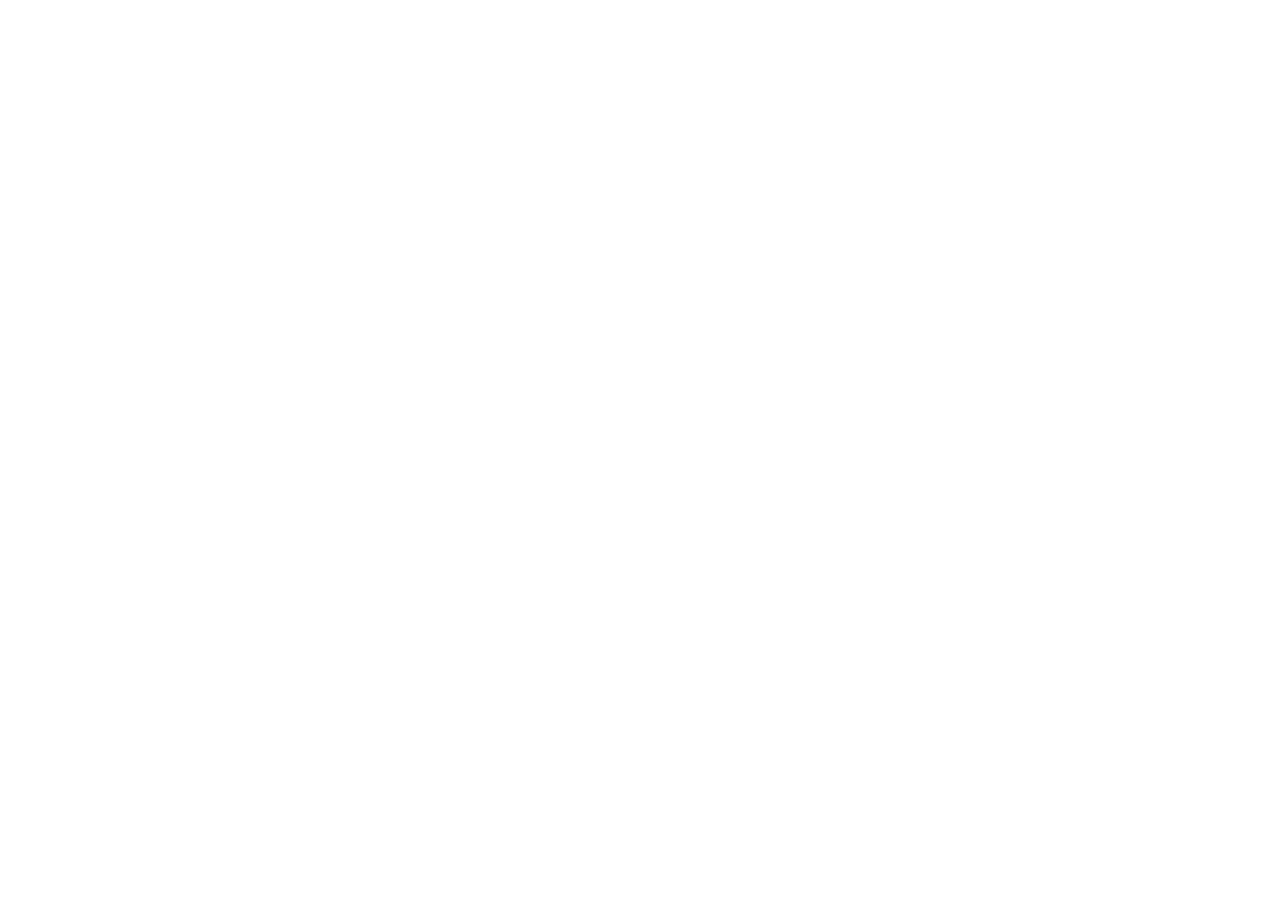
==== commit dc49ecf9: "Second Commit" ====
--- a/index.html
+++ b/index.html
@@ -19,16 +19,15 @@
             <h2 class="title">Geography Quiz</h2>
             <h4>¡Veamos cuánta atención prestaste en la clase de geografía! </h4>
 
-            <a href="#" role="button">Comenzar</a>
+            <a href="#" role="button" id="start">Comenzar</a>
         </center>
     </main>
 
-    <dialog >
+    <dialog>
+
         <article>
-            <h3>Hey! 👋 que tal estas?</h3>
-            Welcome, explorer!
-            ¿Como te llamas? 
-                <input type="text" name="" id="" placeholder="Esta pregunta es obligatoria. * ">
+            <strong>¿Como te llamas?</strong>
+            <input type="text" name="" id="" placeholder="Escribe aquí tu nombre...">
             <footer>
                 <a id="cancel" href="#cancel" role="button" class="secondary">Cancelar</a>
                 <a id="confirm" href="#confirm" role="button">Confirmar</a>
@@ -38,7 +37,10 @@
 
     <script src="js/app.js"></script>
     <script>
-        saveName();
+        let app = new Modal({
+            'url': 'http://localhost/easy/quiz.html',
+        });
+        app.open(document.querySelector('a#start'));
     </script>
 </body>
 
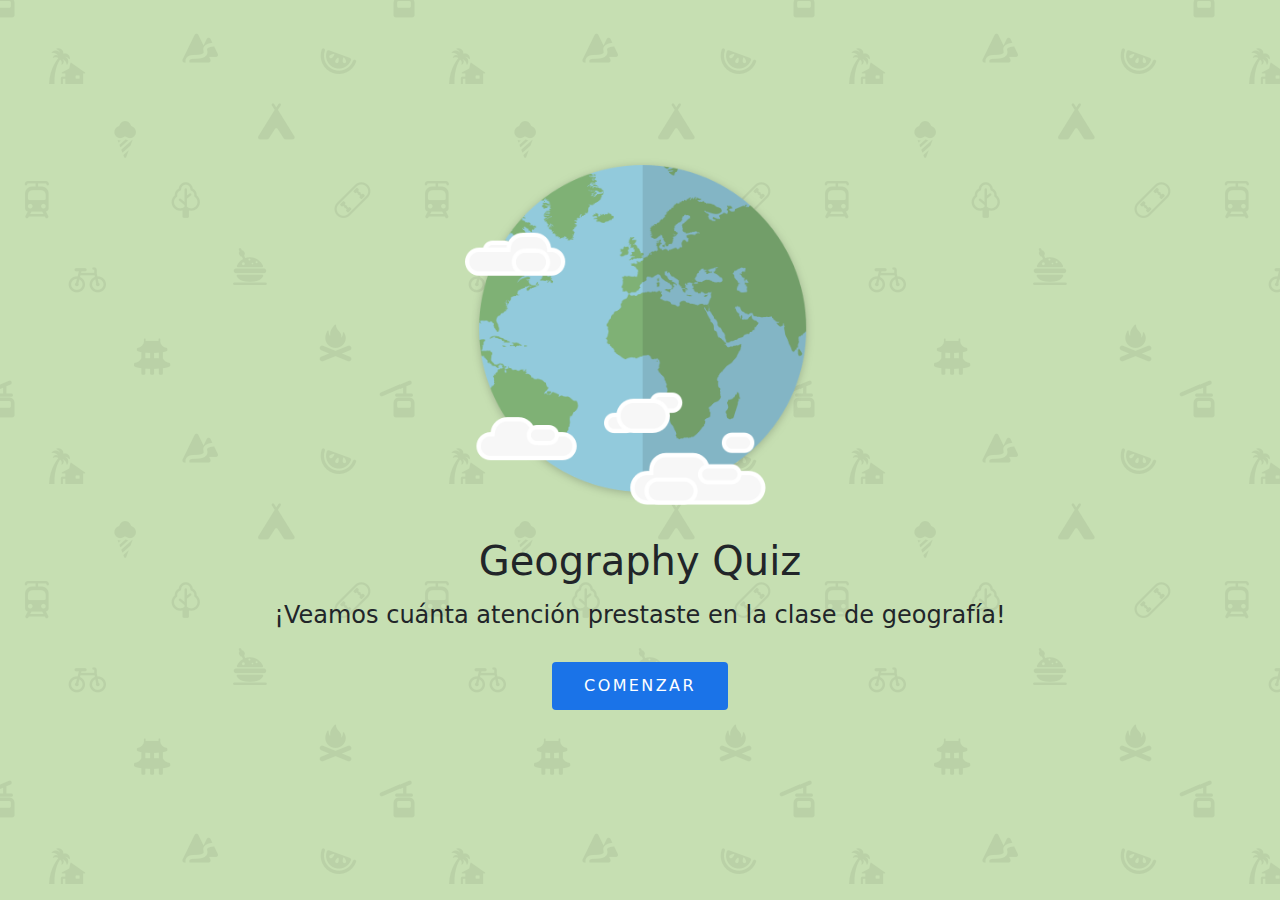
==== commit b3c02cb2: "Add new Index.html" ====
--- a/index.html
+++ b/index.html
@@ -1,46 +1,42 @@
 <!DOCTYPE html>
-<html lang="en" data-theme="light">
+<html lang="en">
 
 <head>
     <meta charset="UTF-8">
     <meta http-equiv="X-UA-Compatible" content="IE=edge">
     <meta name="viewport" content="width=device-width, initial-scale=1.0">
-    <title>Easy</title>
-    <link rel="stylesheet" href="css/pico.css">
-    <link rel="stylesheet" href="css/custom.css">
-    <link rel="stylesheet" href="css/icons.css">
+    <title>Document</title>
+    <link rel="stylesheet" href="css/reboot.css">
+    <link rel="stylesheet" href="css/style.css">
 </head>
 
 <body>
     <main>
-        <center class="container">
-            <img src="img/default.png" alt="" id="default">
-            <br><br>
-            <h2 class="title">Geography Quiz</h2>
-            <h4>¡Veamos cuánta atención prestaste en la clase de geografía! </h4>
+        <div class="step1">
+            <center>
+                    <img src="img/default.png" alt="" class="img">
 
-            <a href="#" role="button" id="start">Comenzar</a>
-        </center>
+                <h1 style="margin-bottom:1rem;">Geography Quiz</h1>
+                <h4 style="margin-bottom:2rem;font-weight:300;">¡Veamos cuánta atención prestaste en la clase de geografía! </h4>
+
+                <a role="button" onclick="activ()">Comenzar</a>
+            </center>
+        </div>
+        <div class="step2" hidden>
+            <h2>Hola ¿Como te llamas?</h2>
+            <p>Escribe a continuación tu nombre</p>
+            <input type="text">
+            <button role="button">Continuar</button>
+        </div>
     </main>
 
-    <dialog>
-
-        <article>
-            <strong>¿Como te llamas?</strong>
-            <input type="text" name="" id="" placeholder="Escribe aquí tu nombre...">
-            <footer>
-                <a id="cancel" href="#cancel" role="button" class="secondary">Cancelar</a>
-                <a id="confirm" href="#confirm" role="button">Confirmar</a>
-            </footer>
-        </article>
-    </dialog>
-
-    <script src="js/app.js"></script>
     <script>
-        let app = new Modal({
-            'url': 'http://localhost/easy/quiz.html',
-        });
-        app.open(document.querySelector('a#start'));
+        function activ() {
+            document.querySelector('.step1').classList.add('showOut');
+            document.querySelector('.step2').classList.add('showIn');
+            document.querySelector('.step1').setAttribute('hidden', '');
+            document.querySelector('.step2').removeAttribute('hidden');
+        }
     </script>
 </body>
 
--- a/css/reboot.css
+++ b/css/reboot.css
@@ -0,0 +1,9 @@
+/*!
+ * Bootstrap Reboot v5.2.0-beta1 (https://getbootstrap.com/)
+ * Copyright 2011-2022 The Bootstrap Authors
+ * Copyright 2011-2022 Twitter, Inc.
+ * Licensed under MIT (https://github.com/twbs/bootstrap/blob/main/LICENSE)
+ * Forked from Normalize.css, licensed MIT (https://github.com/necolas/normalize.css/blob/master/LICENSE.md)
+ */
+:root {--bs-blue: #0d6efd;--bs-indigo: #6610f2;--bs-purple: #6f42c1;--bs-pink: #d63384;--bs-red: #dc3545;--bs-orange: #fd7e14;--bs-yellow: #ffc107;--bs-green: #198754;--bs-teal: #20c997;--bs-cyan: #0dcaf0;--bs-black: #000;--bs-white: #fff;--bs-gray: #6c757d;--bs-gray-dark: #343a40;--bs-gray-100: #f8f9fa;--bs-gray-200: #e9ecef;--bs-gray-300: #dee2e6;--bs-gray-400: #ced4da;--bs-gray-500: #adb5bd;--bs-gray-600: #6c757d;--bs-gray-700: #495057;--bs-gray-800: #343a40;--bs-gray-900: #212529;--bs-primary: #0d6efd;--bs-secondary: #6c757d;--bs-success: #198754;--bs-info: #0dcaf0;--bs-warning: #ffc107;--bs-danger: #dc3545;--bs-light: #f8f9fa;--bs-dark: #212529;--bs-primary-rgb: 13, 110, 253;--bs-secondary-rgb: 108, 117, 125;--bs-success-rgb: 25, 135, 84;--bs-info-rgb: 13, 202, 240;--bs-warning-rgb: 255, 193, 7;--bs-danger-rgb: 220, 53, 69;--bs-light-rgb: 248, 249, 250;--bs-dark-rgb: 33, 37, 41;--bs-white-rgb: 255, 255, 255;--bs-black-rgb: 0, 0, 0;--bs-body-color-rgb: 33, 37, 41;--bs-body-bg-rgb: 255, 255, 255;--bs-font-sans-serif: system-ui, -apple-system, "Segoe UI", Roboto, "Helvetica Neue", "Noto Sans", "Liberation Sans", Arial, sans-serif, "Apple Color Emoji", "Segoe UI Emoji", "Segoe UI Symbol", "Noto Color Emoji";--bs-font-monospace: SFMono-Regular, Menlo, Monaco, Consolas, "Liberation Mono", "Courier New", monospace;--bs-gradient: linear-gradient(180deg, rgba(255, 255, 255, 0.15), rgba(255, 255, 255, 0));--bs-body-font-family: var(--bs-font-sans-serif);--bs-body-font-size: 1rem;--bs-body-font-weight: 400;--bs-body-line-height: 1.5;--bs-body-color: #212529;--bs-body-bg: #fff;--bs-border-width: 1px;--bs-border-style: solid;--bs-border-color: #dee2e6;--bs-border-color-translucent: rgba(0, 0, 0, 0.175);--bs-border-radius: 0.375rem;--bs-border-radius-sm: 0.25rem;--bs-border-radius-lg: 0.5rem;--bs-border-radius-xl: 1rem;--bs-border-radius-2xl: 2rem;--bs-border-radius-pill: 50rem;--bs-heading-color: ;--bs-link-color: #0d6efd;--bs-link-hover-color: #0a58ca;--bs-code-color: #d63384;--bs-highlight-bg: #fff3cd;}*,*::before,*::after {box-sizing: border-box;}@media (prefers-reduced-motion: no-preference) {:root {scroll-behavior: smooth;}}body {margin: 0;font-family: var(--bs-body-font-family);font-size: var(--bs-body-font-size);font-weight: var(--bs-body-font-weight);line-height: var(--bs-body-line-height);color: var(--bs-body-color);text-align: var(--bs-body-text-align);background-color: var(--bs-body-bg);-webkit-text-size-adjust: 100%;-webkit-tap-highlight-color: rgba(0, 0, 0, 0);}hr {margin: 1rem 0;color: inherit;border: 0;border-top: 1px solid;opacity: 0.25;}h6,h5,h4,h3,h2,h1 {margin-top: 0;margin-bottom: 0.5rem;font-weight: 500;line-height: 1.2;color: var(--bs-heading-color);}h1 {font-size: calc(1.375rem + 1.5vw);}@media (min-width: 1200px) {h1 {font-size: 2.5rem;}}h2 {font-size: calc(1.325rem + 0.9vw);}@media (min-width: 1200px) {h2 {font-size: 2rem;}}h3 {font-size: calc(1.3rem + 0.6vw);}@media (min-width: 1200px) {h3 {font-size: 1.75rem;}}h4 {font-size: calc(1.275rem + 0.3vw);}@media (min-width: 1200px) {h4 {font-size: 1.5rem;}}h5 {font-size: 1.25rem;}h6 {font-size: 1rem;}p {margin-top: 0;margin-bottom: 1rem;}abbr[title] {-webkit-text-decoration: underline dotted;text-decoration: underline dotted;cursor: help;-webkit-text-decoration-skip-ink: none;text-decoration-skip-ink: none;}address {margin-bottom: 1rem;font-style: normal;line-height: inherit;}ol,ul {padding-left: 2rem;}ol,ul,dl {margin-top: 0;margin-bottom: 1rem;}ol ol,ul ul,ol ul,ul ol {margin-bottom: 0;}dt {font-weight: 700;}dd {margin-bottom: 0.5rem;margin-left: 0;}blockquote {margin: 0 0 1rem;}b,strong {font-weight: bolder;}small {font-size: 0.875em;}mark {padding: 0.1875em;background-color: var(--bs-highlight-bg);}sub,sup {position: relative;font-size: 0.75em;line-height: 0;vertical-align: baseline;}sub {bottom: -0.25em;}sup {top: -0.5em;}a {color: var(--bs-link-color);text-decoration: underline;}a:hover {color: var(--bs-link-hover-color);}a:not([href]):not([class]),a:not([href]):not([class]):hover {color: inherit;text-decoration: none;}pre,code,kbd,samp {font-family: var(--bs-font-monospace);font-size: 1em;}pre {display: block;margin-top: 0;margin-bottom: 1rem;overflow: auto;font-size: 0.875em;}pre code {font-size: inherit;color: inherit;word-break: normal;}code {font-size: 0.875em;color: var(--bs-code-color);word-wrap: break-word;}a>code {color: inherit;}kbd {padding: 0.1875rem 0.375rem;font-size: 0.875em;color: var(--bs-body-bg);background-color: var(--bs-body-color);border-radius: 0.25rem;}kbd kbd {padding: 0;font-size: 1em;}figure {margin: 0 0 1rem;}img,svg {vertical-align: middle;}table {caption-side: bottom;border-collapse: collapse;}caption {padding-top: 0.5rem;padding-bottom: 0.5rem;color: rgba(var(--bs-body-color-rgb), 0.75);text-align: left;}th {text-align: inherit;text-align: -webkit-match-parent;}thead,tbody,tfoot,tr,td,th {border-color: inherit;border-style: solid;border-width: 0;}label {display: inline-block;}button {border-radius: 0;}button:focus:not(:focus-visible) {outline: 0;}input,button,select,optgroup,textarea {margin: 0;font-family: inherit;font-size: inherit;line-height: inherit;}button,select {text-transform: none;}[role=button] {cursor: pointer;}select {word-wrap: normal;}select:disabled {opacity: 1;}[list]:not([type=date]):not([type=datetime-local]):not([type=month]):not([type=week]):not([type=time])::-webkit-calendar-picker-indicator {display: none !important;}button,[type=button],[type=reset],[type=submit] {-webkit-appearance: button;}button:not(:disabled),[type=button]:not(:disabled),[type=reset]:not(:disabled),[type=submit]:not(:disabled) {cursor: pointer;}::-moz-focus-inner {padding: 0;border-style: none;}textarea {resize: vertical;}fieldset {min-width: 0;padding: 0;margin: 0;border: 0;}legend {float: left;width: 100%;padding: 0;margin-bottom: 0.5rem;font-size: calc(1.275rem + 0.3vw);line-height: inherit;}@media (min-width: 1200px) {legend {font-size: 1.5rem;}}legend+* {clear: left;}::-webkit-datetime-edit-fields-wrapper,::-webkit-datetime-edit-text,::-webkit-datetime-edit-minute,::-webkit-datetime-edit-hour-field,::-webkit-datetime-edit-day-field,::-webkit-datetime-edit-month-field,::-webkit-datetime-edit-year-field {padding: 0;}::-webkit-inner-spin-button {height: auto;}[type=search] {outline-offset: -2px;-webkit-appearance: textfield;}::-webkit-search-decoration {-webkit-appearance: none;}::-webkit-color-swatch-wrapper {padding: 0;}::-webkit-file-upload-button {font: inherit;-webkit-appearance: button;}::file-selector-button {font: inherit;-webkit-appearance: button;}output {display: inline-block;}iframe{border:0;}summary {display: list-item;cursor: pointer;}progress {vertical-align: baseline;}[hidden] {display: none !important;}
+/*# sourceMappingURL=bootstrap-reboot.css.map */--- a/css/style.css
+++ b/css/style.css
@@ -0,0 +1,132 @@
+body {
+    height: 100vh;
+    background: url(../img/bg.png);
+    display: flex;
+    justify-content: center;
+    align-items: center;
+}
+
+main {
+    width: 90%;
+    margin: 0 auto;
+}
+
+p {
+    font-size: 18px;
+    text-align: justify;
+}
+
+.img {
+    width: 250px;
+    padding-bottom: 2rem;
+}
+
+/*Button*/
+[role="button"] {
+    display: inline-block;
+    padding: .75rem 2rem;
+    margin-bottom: 2em;
+    background-color: #1a73e8;
+    color: #fff !important;
+    border: none;
+    border-radius: 4px;
+    text-decoration: none;
+    text-transform: uppercase;
+    letter-spacing: .15em;
+    transition: all ease-in-out .4s;
+}
+
+[role="button"]:hover {
+    box-shadow: 0 1px 2px 0 rgba(60, 64, 67, .3), 0 1px 3px 1px rgba(60, 64, 67, .15);
+    background-color: #185abc;
+    color: #fff !important;
+}
+
+/*Animation*/
+.showIn {
+    animation: 600ms showIn;
+}
+
+@keyframes showIn {
+    from {
+        transform: translateY(100%);
+    }
+
+    to {
+        transform: translateY(0%);
+    }
+}
+.showOut {
+    animation: 800ms showOut;
+}
+
+@keyframes showOut {
+    from {
+        transform: translateY(100%);
+    }
+
+    to {
+        transform: translateY(0%);
+    }
+}
+
+/*Input*/
+input{
+    display: block;
+    margin-bottom: 1.5em;
+    width: 100%;
+    
+}
+
+
+/* X-Small devices (portrait phones, less than 576px)
+// No media query for `xs` since this is the default in Bootstrap*/
+
+/* Small devices (landscape phones, 576px and up)*/
+@media (min-width: 576px) {}
+
+/* Medium devices (tablets, 768px and up)*/
+@media (min-width: 768px) {
+    input{
+        width: 50%;
+    }
+}
+
+/* Large devices (desktops, 992px and up)*/
+@media (min-width: 992px) {
+    main {
+        width: 70%;
+    }
+
+    .img {
+        width: 300px;
+    }
+}
+
+/* X-Large devices (large desktops, 1200px and up)*/
+@media (min-width: 1200px) {
+    main {
+        width: 60%;
+    }
+
+    .img {
+        width: 350px;
+    }
+    input{
+        width: 60%;
+    }
+}
+
+/* XX-Large devices (larger desktops, 1400px and up)*/
+@media (min-width: 1400px) {
+    main {
+        width: 45%;
+    }
+
+    .img {
+        width: 380px;
+    }
+    input{
+        width: 50%;
+    }
+}